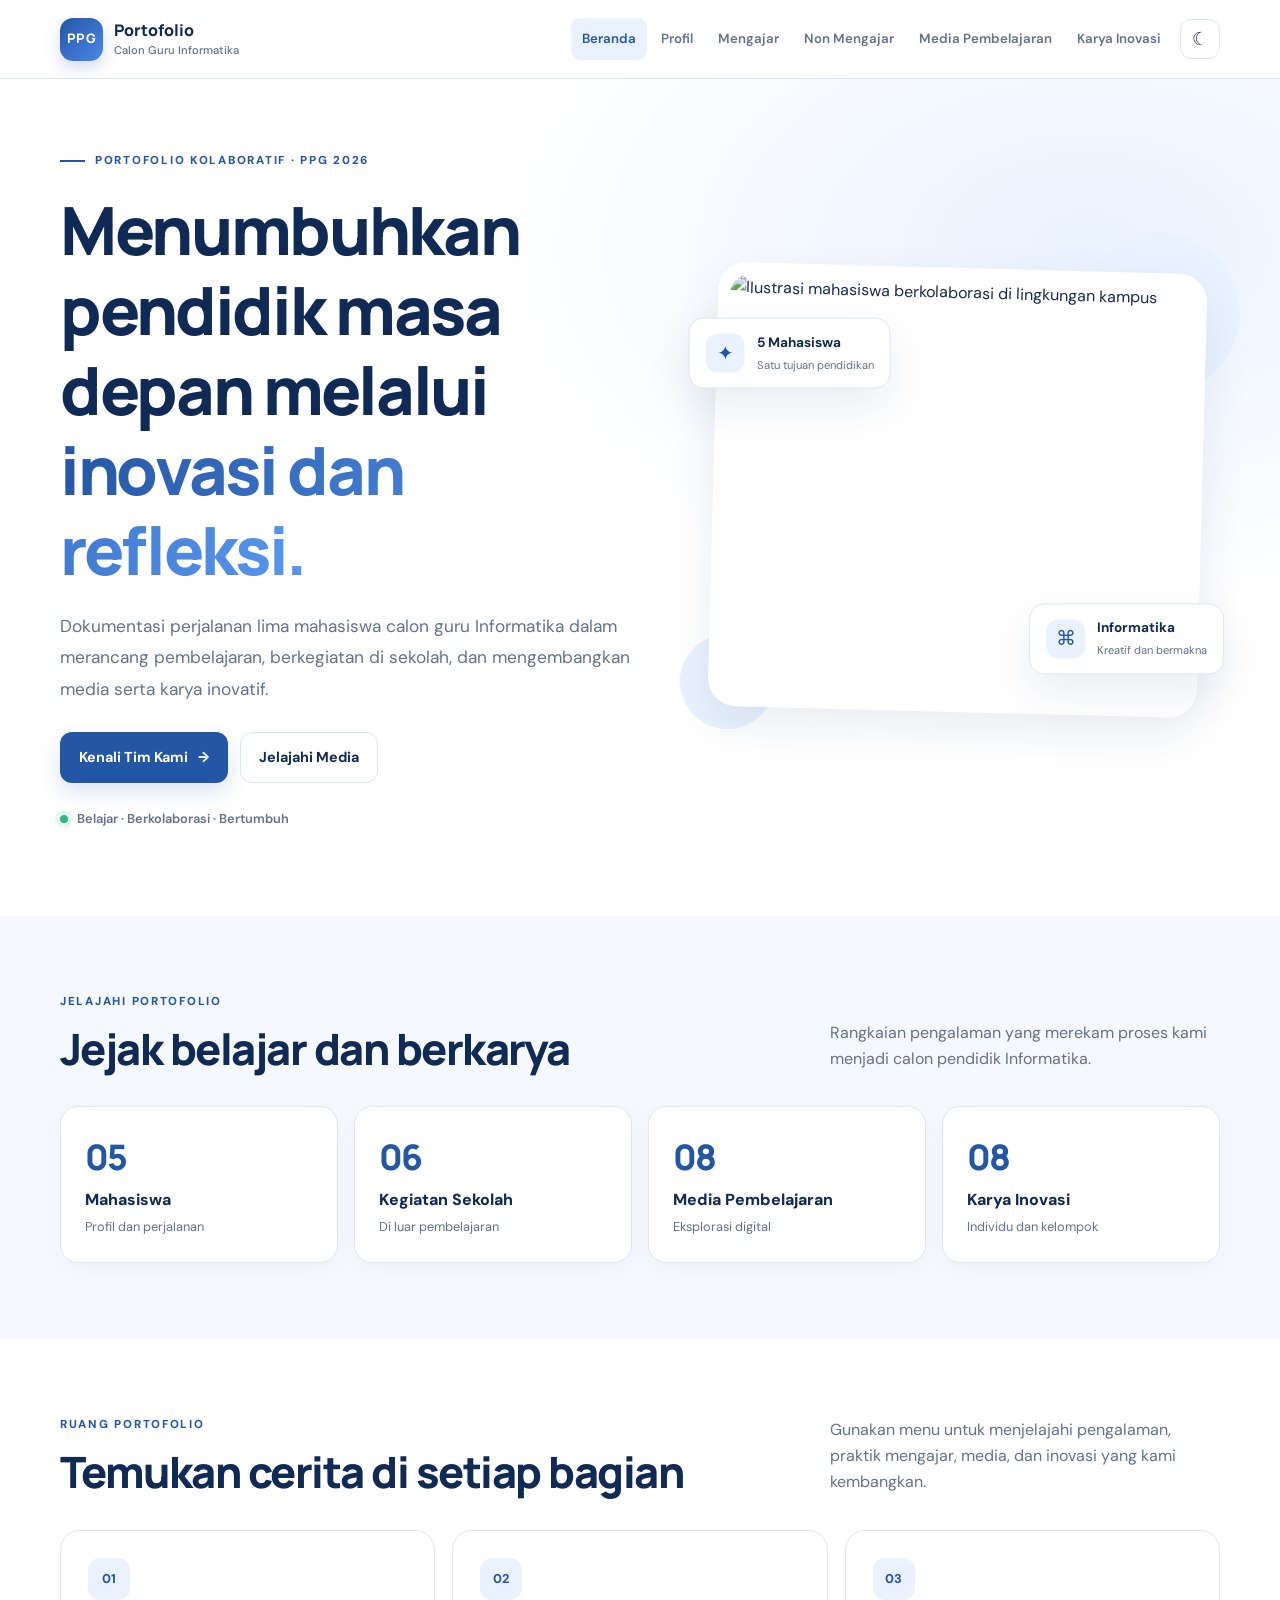
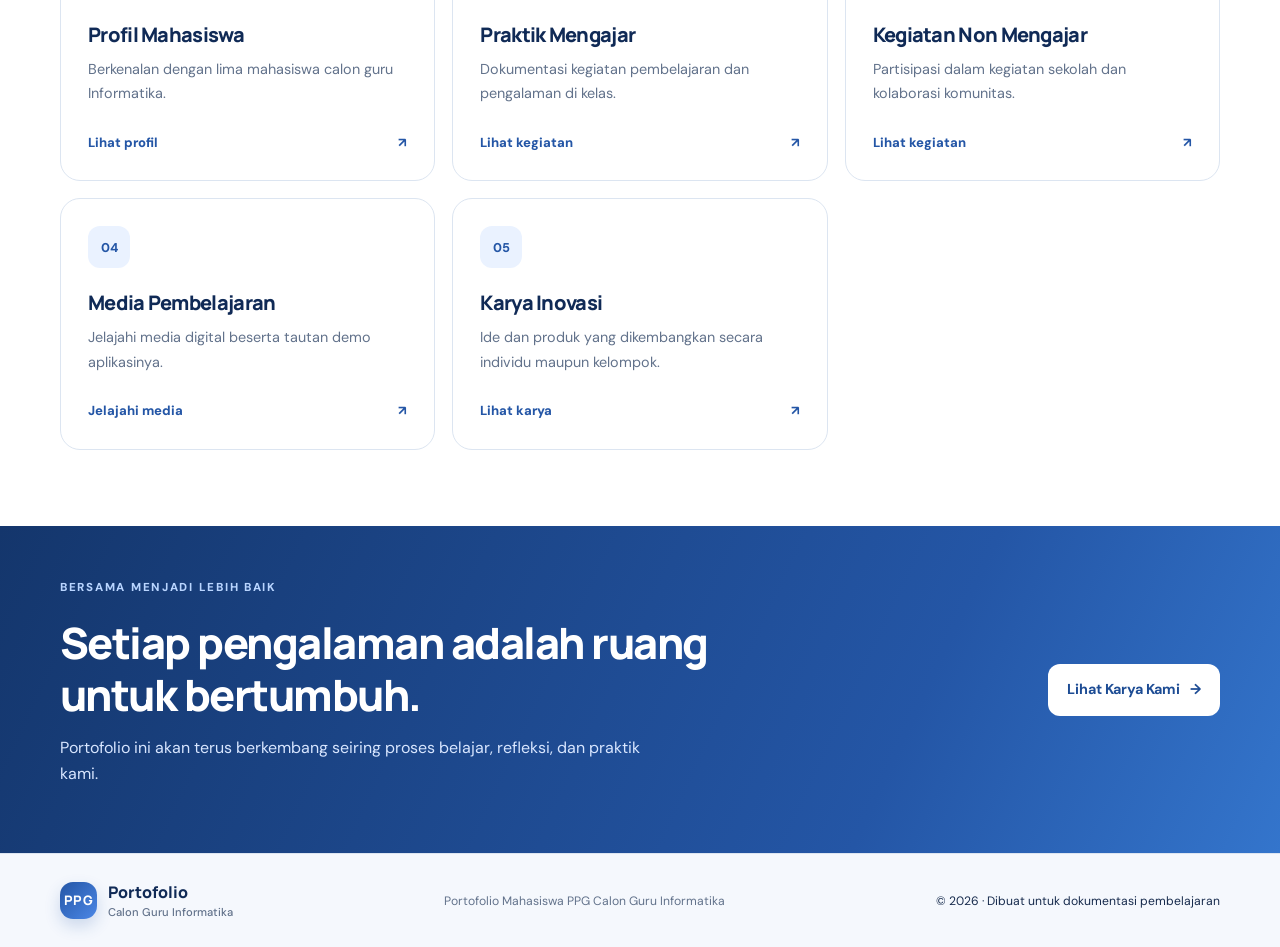
==== index.html @ 31ccf8bd "aplikasi" ====
<!DOCTYPE html>
<html lang="id">
<head>
  <meta charset="UTF-8">
  <meta name="viewport" content="width=device-width, initial-scale=1.0">
  <meta name="description" content="Portofolio kolaboratif Mahasiswa PPG Calon Guru Informatika.">
  <title>Beranda | Portofolio Mahasiswa PPG Calon Guru Informatika</title>
  <link rel="stylesheet" href="assets/css/style.css">
  <script src="assets/js/script.js" defer></script>
</head>
<body>
  <a class="skip-link" href="#konten">Lewati ke konten</a>
  <header class="site-header">
    <nav class="navbar container" aria-label="Navigasi utama">
      <a class="brand" href="index.html"><span class="brand-mark">PPG</span><span>Portofolio<span class="brand-subtitle">Calon Guru Informatika</span></span></a>
      <button class="nav-toggle" aria-label="Buka menu navigasi" aria-expanded="false"><span></span><span></span><span></span></button>
      <div class="nav-links">
        <a class="active" href="index.html">Beranda</a>
        <a href="pages/profil.html">Profil</a>
        <a href="pages/mengajar.html">Mengajar</a>
        <a href="pages/non-mengajar.html">Non Mengajar</a>
        <a href="pages/media-pembelajaran.html">Media Pembelajaran</a>
        <a href="pages/karya-inovasi.html">Karya Inovasi</a>
        <button class="theme-toggle" type="button" aria-label="Aktifkan mode gelap" title="Ganti tema"><span class="theme-icon">☾</span></button>
      </div>
    </nav>
  </header>

  <main id="konten">
    <section class="hero hero-home">
      <div class="container hero-grid">
        <div class="hero-copy reveal">
          <p class="eyebrow"><span class="eyebrow-line"></span> PORTOFOLIO KOLABORATIF · PPG 2026</p>
          <h1>Menumbuhkan pendidik masa depan melalui <span class="text-gradient">inovasi dan refleksi.</span></h1>
          <p class="hero-description">Dokumentasi perjalanan lima mahasiswa calon guru Informatika dalam merancang pembelajaran, berkegiatan di sekolah, dan mengembangkan media serta karya inovatif.</p>
          <div class="hero-actions">
            <a class="btn btn-primary" href="pages/profil.html">Kenali Tim Kami <span aria-hidden="true">→</span></a>
            <a class="btn btn-secondary" href="pages/media-pembelajaran.html">Jelajahi Media</a>
          </div>
          <div class="hero-note"><span class="status-dot"></span> Belajar · Berkolaborasi · Bertumbuh</div>
        </div>
        <div class="hero-visual reveal">
          <div class="hero-image-frame">
            <img src="https://images.unsplash.com/photo-1523240795612-9a054b0db644?auto=format&fit=crop&w=1100&q=85" alt="Ilustrasi mahasiswa berkolaborasi di lingkungan kampus" class="hero-image">
            <div class="floating-card floating-card-top"><span class="floating-icon">✦</span><span><strong>5 Mahasiswa</strong><small>Satu tujuan pendidikan</small></span></div>
            <div class="floating-card floating-card-bottom"><span class="floating-icon">⌘</span><span><strong>Informatika</strong><small>Kreatif dan bermakna</small></span></div>
          </div>
          <div class="hero-orb orb-one"></div><div class="hero-orb orb-two"></div>
        </div>
      </div>
    </section>

    <section class="section section-soft">
      <div class="container">
        <div class="section-heading reveal"><div><p class="eyebrow">JELAJAHI PORTOFOLIO</p><h2>Jejak belajar dan berkarya</h2></div><p>Rangkaian pengalaman yang merekam proses kami menjadi calon pendidik Informatika.</p></div>
        <div class="stats-grid">
          <article class="stat-card reveal"><span class="stat-number">05</span><span class="stat-label">Mahasiswa</span><span class="stat-detail">Profil dan perjalanan</span></article>
          <article class="stat-card reveal"><span class="stat-number">06</span><span class="stat-label">Kegiatan Sekolah</span><span class="stat-detail">Di luar pembelajaran</span></article>
          <article class="stat-card reveal"><span class="stat-number">08</span><span class="stat-label">Media Pembelajaran</span><span class="stat-detail">Eksplorasi digital</span></article>
          <article class="stat-card reveal"><span class="stat-number">08</span><span class="stat-label">Karya Inovasi</span><span class="stat-detail">Individu dan kelompok</span></article>
        </div>
      </div>
    </section>

    <section class="section">
      <div class="container">
        <div class="section-heading reveal"><div><p class="eyebrow">RUANG PORTOFOLIO</p><h2>Temukan cerita di setiap bagian</h2></div><p>Gunakan menu untuk menjelajahi pengalaman, praktik mengajar, media, dan inovasi yang kami kembangkan.</p></div>
        <div class="feature-grid">
          <a class="feature-card reveal" href="pages/profil.html"><span class="feature-icon">01</span><h3>Profil Mahasiswa</h3><p>Berkenalan dengan lima mahasiswa calon guru Informatika.</p><span class="feature-link">Lihat profil <span>↗</span></span></a>
          <a class="feature-card reveal" href="pages/mengajar.html"><span class="feature-icon">02</span><h3>Praktik Mengajar</h3><p>Dokumentasi kegiatan pembelajaran dan pengalaman di kelas.</p><span class="feature-link">Lihat kegiatan <span>↗</span></span></a>
          <a class="feature-card reveal" href="pages/non-mengajar.html"><span class="feature-icon">03</span><h3>Kegiatan Non Mengajar</h3><p>Partisipasi dalam kegiatan sekolah dan kolaborasi komunitas.</p><span class="feature-link">Lihat kegiatan <span>↗</span></span></a>
          <a class="feature-card reveal" href="pages/media-pembelajaran.html"><span class="feature-icon">04</span><h3>Media Pembelajaran</h3><p>Jelajahi media digital beserta tautan demo aplikasinya.</p><span class="feature-link">Jelajahi media <span>↗</span></span></a>
          <a class="feature-card reveal" href="pages/karya-inovasi.html"><span class="feature-icon">05</span><h3>Karya Inovasi</h3><p>Ide dan produk yang dikembangkan secara individu maupun kelompok.</p><span class="feature-link">Lihat karya <span>↗</span></span></a>
        </div>
      </div>
    </section>

    <section class="closing-cta">
      <div class="container cta-inner reveal"><div><p class="eyebrow eyebrow-light">BERSAMA MENJADI LEBIH BAIK</p><h2>Setiap pengalaman adalah ruang untuk bertumbuh.</h2><p>Portofolio ini akan terus berkembang seiring proses belajar, refleksi, dan praktik kami.</p></div><a class="btn btn-light" href="pages/karya-inovasi.html">Lihat Karya Kami <span>→</span></a></div>
    </section>
  </main>
  <footer class="site-footer"><div class="container footer-inner"><a class="brand footer-brand" href="index.html"><span class="brand-mark">PPG</span><span>Portofolio<span class="brand-subtitle">Calon Guru Informatika</span></span></a><p>Portofolio Mahasiswa PPG Calon Guru Informatika</p><span class="copyright">© <span data-year></span> · Dibuat untuk dokumentasi pembelajaran</span></div></footer>
</body>
</html>
---- assets/css/style.css ----
@import url('https://fonts.googleapis.com/css2?family=DM+Sans:wght@400;500;600;700&family=Manrope:wght@400;500;600;700;800&display=swap');

:root{--navy:#102a56;--blue:#2456a6;--blue-2:#3674d9;--sky:#eaf2ff;--pale:#f5f8fd;--white:#fff;--ink:#172b4d;--muted:#62728b;--line:#dce5f1;--surface:#fff;--surface-soft:#f5f8fd;--shadow:0 18px 45px rgba(22,55,102,.09);--radius:22px;--header:rgba(255,255,255,.9)}
:root[data-theme="dark"]{--navy:#dce9ff;--blue:#82b0ff;--blue-2:#9bc1ff;--sky:#1c3150;--pale:#101b2d;--white:#111c2d;--ink:#e9f0fb;--muted:#aab8ce;--line:#2b3d56;--surface:#17253a;--surface-soft:#111f32;--shadow:0 18px 45px rgba(0,0,0,.2);--header:rgba(17,28,45,.92)}
*{box-sizing:border-box}html{scroll-behavior:smooth;scroll-padding-top:90px}body{margin:0;background:var(--surface);color:var(--ink);font-family:"DM Sans",sans-serif;line-height:1.65;transition:background .25s,color .25s}h1,h2,h3,h4{font-family:Manrope,sans-serif;line-height:1.2;letter-spacing:-.035em;color:var(--navy);margin:0 0 14px}h1{font-size:clamp(2.5rem,5.2vw,4.6rem);font-weight:800}h2{font-size:clamp(1.8rem,3.4vw,2.7rem);font-weight:800}h3{font-size:1.25rem;font-weight:800}p{margin:0 0 14px;color:var(--muted)}a{color:inherit;text-decoration:none}button,input,select{font:inherit}button{cursor:pointer}img{display:block;max-width:100%}.container{width:min(1160px,calc(100% - 44px));margin-inline:auto}.skip-link{position:absolute;top:-100px;left:15px;background:var(--blue);color:#fff;padding:10px 14px;z-index:1000;border-radius:8px}.skip-link:focus{top:12px}
.site-header{position:sticky;top:0;z-index:100;background:var(--header);backdrop-filter:blur(18px);border-bottom:1px solid var(--line)}.navbar{display:flex;align-items:center;justify-content:space-between;min-height:78px;gap:24px}.brand{display:inline-flex;align-items:center;gap:11px;font-family:Manrope,sans-serif;font-weight:800;font-size:1rem;color:var(--navy);line-height:1.2;white-space:nowrap}.brand-mark{width:43px;height:43px;border-radius:13px;background:linear-gradient(135deg,var(--blue),#4c87e6);display:grid;place-items:center;color:#fff;font-size:.82rem;letter-spacing:.04em;box-shadow:0 7px 16px #2456a633}.brand-subtitle{display:block;font-family:"DM Sans",sans-serif;font-size:.7rem;color:var(--muted);font-weight:500;margin-top:4px}.nav-links{display:flex;align-items:center;gap:3px}.nav-links>a{font-size:.83rem;font-weight:600;color:var(--muted);padding:10px 11px;border-radius:9px;transition:.2s}.nav-links>a:hover,.nav-links>a.active{color:var(--blue);background:var(--sky)}.theme-toggle,.nav-toggle{border:1px solid var(--line);background:var(--surface);color:var(--ink);border-radius:11px;width:40px;height:40px;display:grid;place-items:center;margin-left:5px}.theme-toggle{font-size:1.15rem}.nav-toggle{display:none}.nav-toggle span{height:2px;width:18px;background:currentColor;display:block;margin:2px}
.hero{overflow:hidden;position:relative}.hero-home{padding:72px 0 86px;background:radial-gradient(ellipse at 85% 20%,var(--sky),transparent 40%),var(--surface)}.hero-grid{display:grid;grid-template-columns:1.05fr .95fr;gap:55px;align-items:center}.eyebrow{display:flex;align-items:center;gap:10px;font-size:.72rem;font-weight:800;letter-spacing:.15em;color:var(--blue);margin-bottom:20px}.eyebrow-line{width:25px;height:2px;background:var(--blue);display:inline-block}.hero h1{max-width:700px;margin-bottom:22px}.text-gradient{background:linear-gradient(100deg,var(--blue),#5796ef);-webkit-background-clip:text;background-clip:text;color:transparent}.hero-description{font-size:1.08rem;line-height:1.8;max-width:590px;margin-bottom:27px}.hero-actions{display:flex;gap:12px;flex-wrap:wrap}.btn{display:inline-flex;align-items:center;justify-content:center;gap:10px;border:1px solid transparent;border-radius:12px;padding:13px 18px;font-weight:700;font-size:.9rem;transition:transform .2s,box-shadow .2s,background .2s}.btn:hover{transform:translateY(-2px)}.btn-primary{background:var(--blue);color:#fff;box-shadow:0 9px 22px #2456a62b}.btn-primary:hover{background:var(--blue-2)}.btn-secondary{border-color:var(--line);background:var(--surface);color:var(--navy)}.btn-light{background:#fff;color:#1d4c94}.btn-small{font-size:.78rem;padding:9px 12px;border-radius:9px}.hero-note{display:flex;align-items:center;gap:9px;margin-top:25px;font-size:.8rem;color:var(--muted);font-weight:600}.status-dot{width:8px;height:8px;border-radius:50%;background:#32b780;box-shadow:0 0 0 5px #32b7801d}.hero-visual{position:relative;padding:25px 18px}.hero-image-frame{position:relative;z-index:2;padding:12px;background:var(--surface);border-radius:28px;box-shadow:var(--shadow);transform:rotate(1.5deg)}.hero-image{width:100%;height:420px;object-fit:cover;border-radius:19px}.floating-card{position:absolute;z-index:3;display:flex;gap:12px;align-items:center;padding:13px 16px;background:var(--surface);border:1px solid var(--line);border-radius:15px;box-shadow:var(--shadow);transform:rotate(-1.5deg)}.floating-card-top{top:54px;left:-28px}.floating-card-bottom{bottom:42px;right:-26px}.floating-icon{display:grid;place-items:center;width:39px;height:39px;border-radius:12px;background:var(--sky);color:var(--blue);font-size:1.25rem}.floating-card strong,.floating-card small{display:block}.floating-card strong{font-size:.85rem;color:var(--navy)}.floating-card small{font-size:.7rem;color:var(--muted);margin-top:2px}.hero-orb{position:absolute;border-radius:50%;background:var(--sky)}.orb-one{width:160px;height:160px;right:-20px;top:-10px}.orb-two{width:95px;height:95px;left:-15px;bottom:8px;background:#d6e6ff88}
.section{padding:76px 0}.section-soft{background:var(--surface-soft)}.section-heading{display:flex;justify-content:space-between;align-items:end;gap:40px;margin-bottom:32px}.section-heading .eyebrow{margin-bottom:12px}.section-heading h2{margin-bottom:0}.section-heading>p{max-width:390px;margin-bottom:2px}.section-heading-spaced{margin-top:60px}.stats-grid{display:grid;grid-template-columns:repeat(4,1fr);gap:16px}.stat-card{padding:25px 24px;border:1px solid var(--line);border-radius:18px;background:var(--surface);display:flex;flex-direction:column;box-shadow:0 6px 22px #193e6b08}.stat-number{font:800 2.2rem Manrope,sans-serif;color:var(--blue);letter-spacing:-.05em}.stat-label{font-weight:800;color:var(--navy);margin-top:6px}.stat-detail{font-size:.8rem;color:var(--muted);margin-top:2px}.feature-grid{display:grid;grid-template-columns:repeat(3,1fr);gap:17px}.feature-card{border:1px solid var(--line);border-radius:20px;padding:27px;background:var(--surface);transition:transform .22s,box-shadow .22s,border-color .22s;min-height:235px;display:flex;flex-direction:column;align-items:flex-start}.feature-card:hover{transform:translateY(-5px);box-shadow:var(--shadow);border-color:#8fb5ef}.feature-icon{width:42px;height:42px;border-radius:12px;display:grid;place-items:center;background:var(--sky);color:var(--blue);font-weight:800;font-size:.8rem;margin-bottom:23px}.feature-card h3{margin-bottom:10px}.feature-card p{font-size:.9rem;line-height:1.7}.feature-link{margin-top:auto;color:var(--blue);font-weight:800;font-size:.82rem;display:flex;gap:14px;width:100%;justify-content:space-between;padding-top:12px}.closing-cta{background:linear-gradient(115deg,#14366c,#2456a6 70%,#3475cc);padding:52px 0}.cta-inner{display:flex;align-items:center;justify-content:space-between;gap:36px}.cta-inner h2{color:#fff;max-width:690px}.cta-inner p:not(.eyebrow){color:#d8e6ff;max-width:620px}.eyebrow-light{color:#b9d5ff}.eyebrow-light .eyebrow-line{background:#b9d5ff}
.page-hero{background:radial-gradient(ellipse at 90% 0%,var(--sky),transparent 42%),var(--surface-soft);padding:58px 0 48px;border-bottom:1px solid var(--line)}.page-hero-inner{max-width:1160px}.page-hero h1{font-size:clamp(2.5rem,5vw,3.8rem);margin-bottom:14px}.page-hero-inner>p:not(.eyebrow){max-width:720px;font-size:1.02rem}.breadcrumb{display:flex;gap:10px;align-items:center;font-size:.8rem;color:var(--muted);margin-top:22px}.breadcrumb a{color:var(--blue);font-weight:700}.people-grid{display:grid;grid-template-columns:repeat(3,1fr);gap:20px}.person-card,.activity-card,.media-card,.innovation-card{background:var(--surface);border:1px solid var(--line);border-radius:20px;overflow:hidden;min-width:0;transition:transform .22s,box-shadow .22s}.person-card:hover,.activity-card:hover,.media-card:hover,.innovation-card:hover{transform:translateY(-4px);box-shadow:var(--shadow)}.image-button{border:0;padding:0;display:block;width:100%;background:var(--surface-soft);overflow:hidden;text-align:left}.image-button img{width:100%;object-fit:cover;transition:transform .45s}.image-button:hover img{transform:scale(1.035)}.person-card .image-button img{height:285px}.person-body{padding:23px}.card-kicker{font-size:.68rem;letter-spacing:.12em;font-weight:800;color:var(--blue)}.person-body h3{margin-top:8px;margin-bottom:8px}.person-role{font-size:.8rem;font-weight:700;color:var(--blue);margin-bottom:12px}.person-body>p:not(.person-role){font-size:.87rem}.text-link{color:var(--blue);font-weight:800;font-size:.82rem;border:0;background:none;padding:0;display:inline-flex;align-items:center;gap:8px}.profile-cover{position:relative;border-radius:24px;overflow:hidden;border:1px solid var(--line);background:var(--surface-soft)}.profile-cover .image-button img{height:380px;object-fit:cover}.profile-cover-label{padding:23px 28px;background:var(--surface)}.profile-cover-label h2{margin:8px 0}.profile-cover-label p{margin-bottom:0}
.activity-grid{display:grid;grid-template-columns:repeat(2,1fr);gap:22px}.activity-image img{height:280px}.activity-body{padding:23px}.card-topline{display:flex;justify-content:space-between;align-items:center;gap:10px;margin-bottom:12px}.pill{font-size:.7rem;font-weight:700;color:var(--blue);background:var(--sky);border-radius:999px;padding:5px 10px;white-space:nowrap}.activity-body h3{margin-bottom:12px}.activity-body>p{font-size:.9rem}.activity-meta{font-size:.83rem!important}.activity-meta span{color:var(--blue);margin-right:5px}.card-footer{border-top:1px solid var(--line);margin-top:18px;padding-top:15px;display:flex;justify-content:space-between;gap:12px;align-items:center}.muted-small{font-size:.75rem;color:var(--muted)}.notice-box{display:flex;gap:13px;align-items:flex-start;background:var(--sky);border:1px solid #c7dcfb;border-radius:14px;padding:15px 17px;margin-bottom:35px}.notice-icon{width:24px;height:24px;flex:0 0 24px;border-radius:50%;background:var(--blue);color:#fff;display:grid;place-items:center;font-weight:800;font-size:.8rem}.notice-box p{margin:0;color:var(--ink);font-size:.85rem}.filter-bar{display:flex;justify-content:space-between;align-items:end;gap:25px;margin-bottom:27px}.filter-bar h2{margin-bottom:8px}.filter-bar .eyebrow{margin-bottom:10px}.filter-control,.search-control{display:flex;align-items:center;gap:10px;color:var(--muted);font-size:.8rem;font-weight:700;flex-shrink:0}.filter-control select,.search-control input{background:var(--surface);color:var(--ink);border:1px solid var(--line);border-radius:10px;padding:11px 13px;outline:none}.filter-control select:focus,.search-control input:focus{border-color:var(--blue);box-shadow:0 0 0 3px #3674d91c}.search-control{border:1px solid var(--line);border-radius:12px;padding-left:13px;background:var(--surface)}.search-control span{font-size:1.5rem;color:var(--blue)}.search-control input{border:0;padding-left:0;min-width:220px;box-shadow:none!important}.section-intro{max-width:640px;margin-top:5px}.empty-state{padding:40px;text-align:center;border:1px dashed var(--line);border-radius:16px}
.media-grid{display:grid;grid-template-columns:repeat(2,1fr);gap:22px}.media-card{overflow:hidden}.media-preview{min-height:220px;position:relative;overflow:hidden;background:linear-gradient(130deg,#eaf2ff,#d5e6ff);color:#173b76;padding:14px 20px 22px}.media-preview:after{content:"";position:absolute;width:220px;height:220px;border:1px solid #2456a625;border-radius:50%;right:-75px;bottom:-120px;box-shadow:0 0 0 24px #2456a610,0 0 0 48px #2456a608}.media-preview-top{display:flex;gap:5px;align-items:center}.preview-dot{width:7px;height:7px;border-radius:50%;background:#8caede}.preview-label{margin-left:9px;font-size:.58rem;letter-spacing:.14em;font-weight:800;color:#5779a8}.media-preview-content{position:relative;z-index:1;padding:20px 8px 0}.media-symbol{font-size:1.7rem;font-weight:800;display:block;margin-bottom:8px}.media-type{font-size:.62rem;letter-spacing:.12em;font-weight:800;color:#4e72a4}.media-preview-content h3{margin:7px 0;color:#163b77;max-width:360px}.media-preview-content p{font-size:.82rem;color:#526f99;max-width:360px}.preview-number{position:absolute;right:22px;top:52px;font:800 4.8rem Manrope,sans-serif;color:#2456a612}.media-card-body{padding:23px}.media-card-body h3{margin:7px 0}.media-material{color:var(--blue);font-size:.82rem;font-weight:800;margin-bottom:10px}.media-card-body>p:not(.media-material){font-size:.87rem}.demo-actions{display:flex;gap:9px;flex-wrap:wrap;margin-top:18px}.demo-frame-wrap{margin-top:18px;border:1px solid var(--line);border-radius:13px;overflow:hidden;background:var(--surface-soft)}.demo-frame-head{display:flex;justify-content:space-between;align-items:center;padding:10px 13px;font-size:.8rem;font-weight:800;color:var(--navy)}.frame-close{background:none;border:0;color:var(--blue);font-weight:700}.demo-frame-wrap iframe{width:100%;height:420px;border:0;background:#fff}.frame-help{font-size:.75rem;padding:0 13px 13px;margin:0}.url-hint{font-size:.72rem!important;margin-top:14px!important;overflow-wrap:anywhere}.url-hint code{color:var(--blue);font-size:.7rem}.url-hint span{color:var(--muted)}
.innovation-grid{display:grid;grid-template-columns:repeat(2,1fr);gap:22px}.innovation-art{height:180px;position:relative;overflow:hidden;background:linear-gradient(125deg,#102f65,#2e69b7);color:#fff;padding:20px}.innovation-index{font:800 3rem Manrope,sans-serif;color:#ffffff55;position:absolute;right:20px;top:8px}.innovation-shape{position:absolute;border:1px solid #ffffff4a;transform:rotate(28deg);border-radius:25px}.shape-a{width:190px;height:120px;right:42px;bottom:-44px}.shape-b{width:110px;height:110px;right:100px;bottom:-40px;border-radius:50%;background:#ffffff0a}.innovation-kind{position:relative;z-index:1;font-size:.7rem;font-weight:800;letter-spacing:.12em;background:#ffffff20;border:1px solid #ffffff33;border-radius:999px;padding:6px 10px}.innovation-art-title{position:absolute;left:22px;bottom:20px;font:800 1.5rem Manrope,sans-serif;letter-spacing:.02em}.innovation-body{padding:23px}.innovation-body h3{margin:8px 0}.innovation-author{font-size:.8rem}.innovation-actions{display:flex;align-items:center;gap:17px;margin-top:17px;flex-wrap:wrap}
.site-footer{background:var(--surface-soft);border-top:1px solid var(--line);padding:28px 0}.footer-inner{display:flex;align-items:center;justify-content:space-between;gap:20px;flex-wrap:wrap}.footer-inner>p,.copyright{font-size:.76rem;margin:0}.footer-brand .brand-mark{width:37px;height:37px}.lightbox{display:none;position:fixed;inset:0;z-index:1000;background:#061328ed;padding:60px 25px 35px;align-items:center;justify-content:center;flex-direction:column}.lightbox.is-open{display:flex}.lightbox img{max-height:80vh;max-width:min(100%,1100px);object-fit:contain;border-radius:10px}.lightbox-caption{color:#fff;margin-top:12px;text-align:center}.lightbox-close{position:absolute;right:25px;top:15px;border:0;background:transparent;color:#fff;font-size:2.5rem}.reveal{opacity:0;transform:translateY(16px);transition:opacity .55s ease,transform .55s ease}.reveal.is-visible{opacity:1;transform:translateY(0)}
@media(max-width:1050px){.nav-links>a{padding:9px 7px;font-size:.77rem}.hero-grid{gap:30px}.hero-image{height:370px}.feature-grid{grid-template-columns:repeat(2,1fr)}.people-grid{grid-template-columns:repeat(2,1fr)}}
@media(max-width:820px){.navbar{min-height:70px}.nav-toggle{display:flex;flex-direction:column;justify-content:center;align-items:center;gap:3px}.nav-links{display:none;position:absolute;top:70px;left:0;right:0;background:var(--surface);border-bottom:1px solid var(--line);padding:12px 22px 20px;box-shadow:var(--shadow);align-items:stretch;flex-direction:column}.nav-links.is-open{display:flex}.nav-links>a{font-size:.9rem;padding:11px 12px}.theme-toggle{margin:8px 0 0}.hero-home{padding:55px 0 65px}.hero-grid{grid-template-columns:1fr;gap:25px}.hero-copy{max-width:700px}.hero-visual{max-width:620px;width:100%;margin:auto}.hero-image{height:360px}.floating-card-top{left:-5px}.floating-card-bottom{right:-5px}.stats-grid{grid-template-columns:repeat(2,1fr)}.section{padding:58px 0}.section-heading,.filter-bar{align-items:flex-start;flex-direction:column;gap:15px}.filter-control{align-items:flex-start;flex-direction:column}.search-control{width:100%}.search-control input{width:100%;min-width:0}.page-hero{padding:45px 0 38px}.activity-grid,.media-grid,.innovation-grid{grid-template-columns:1fr}.profile-cover .image-button img{height:280px}.cta-inner{align-items:flex-start;flex-direction:column}.demo-frame-wrap iframe{height:360px}}
@media(max-width:540px){.container{width:min(100% - 30px,1160px)}.brand{font-size:.88rem}.brand-mark{width:39px;height:39px}.hero h1{font-size:2.5rem}.hero-description{font-size:.96rem}.hero-image{height:290px}.floating-card{padding:10px 12px}.floating-card-top{top:35px}.floating-card-bottom{bottom:25px}.floating-icon{width:32px;height:32px}.floating-card strong{font-size:.75rem}.floating-card small{font-size:.62rem}.stats-grid{gap:10px}.stat-card{padding:18px 16px}.stat-number{font-size:1.8rem}.feature-grid,.people-grid{grid-template-columns:1fr}.feature-card{min-height:205px;padding:22px}.person-card .image-button img{height:320px}.activity-image img{height:230px}.activity-body,.person-body,.media-card-body,.innovation-body{padding:19px}.profile-cover .image-button img{height:210px}.profile-cover-label{padding:20px}.page-hero h1{font-size:2.45rem}.footer-inner{align-items:flex-start;flex-direction:column}.demo-actions .btn{flex:1}.demo-frame-wrap iframe{height:300px}.closing-cta{padding:42px 0}}
@media(prefers-reduced-motion:reduce){*,*::before,*::after{scroll-behavior:auto!important;animation-duration:.01ms!important;transition-duration:.01ms!important}.reveal{opacity:1;transform:none}}


/* Halaman Mengajar: beberapa kelas dan galeri foto per mahasiswa */
.teaching-student-grid{grid-template-columns:1fr;gap:28px;align-items:start}
.student-card{overflow:hidden}
.student-card-header{display:flex;align-items:center;gap:17px;padding:25px 27px;background:var(--surface-soft);border-bottom:1px solid var(--line)}
.student-avatar{width:58px;height:58px;display:grid;place-items:center;flex:0 0 58px;border-radius:17px;background:var(--blue);color:#fff;font-size:1.05rem;font-weight:850;letter-spacing:.04em}
.student-card-header h3{margin:5px 0 3px;font-size:1.35rem}
.student-card-header p{font-size:.86rem;color:var(--muted);margin:0}
.student-classes{padding:0 27px 27px}
.class-documentation{padding:25px 0 27px;border-bottom:1px solid var(--line)}
.class-documentation:last-child{border-bottom:0;padding-bottom:0}
.class-heading{display:flex;align-items:center;gap:13px;margin-bottom:19px;flex-wrap:wrap}
.class-icon{width:42px;height:42px;display:grid;place-items:center;border-radius:13px;background:var(--sky);color:var(--blue);font-size:1.3rem}
.class-heading>div{flex:1;min-width:150px}
.class-label{font-size:.66rem;letter-spacing:.12em;font-weight:800;color:var(--muted);margin:0 0 3px}
.class-heading h4{font-size:1.13rem;margin:0}
.class-details{display:grid;grid-template-columns:minmax(180px,.75fr) minmax(0,1.5fr);gap:13px;margin-bottom:22px}
.class-details>p{display:flex;flex-direction:column;gap:7px;margin:0;padding:15px 16px;background:var(--surface-soft);border:1px solid var(--line);border-radius:13px;font-size:.87rem}
.class-details strong{font-size:.76rem;color:var(--blue);text-transform:uppercase;letter-spacing:.04em}
.class-details span{line-height:1.65}
.gallery-heading{display:flex;align-items:end;justify-content:space-between;gap:12px;margin:0 0 12px}
.gallery-heading .eyebrow{margin:0 0 5px;font-size:.65rem}
.gallery-heading h5{font-size:1rem;margin:0}
.photo-gallery{border:1px solid var(--line);border-radius:16px;overflow:hidden;background:var(--surface-soft)}
.photo-stage{position:relative;background:#e7effa;min-height:180px}
.photo-slide{display:none;width:100%;padding:0;border:0;background:transparent;cursor:zoom-in;overflow:hidden}
.photo-slide.is-active{display:block}
.photo-slide img{display:block;width:100%;height:clamp(230px,42vw,430px);object-fit:contain;transition:transform .3s}
.photo-slide:hover img{transform:scale(1.015)}
.photo-controls{display:flex;align-items:center;justify-content:space-between;gap:12px;padding:12px 16px 5px}
.photo-nav{border:1px solid var(--line);border-radius:9px;padding:8px 11px;background:var(--surface);color:var(--ink);font-size:.78rem;font-weight:750;cursor:pointer}
.photo-nav:hover{border-color:var(--blue);color:var(--blue)}
.photo-counter{font-size:.8rem;color:var(--muted);font-variant-numeric:tabular-nums}
.photo-counter strong{color:var(--ink)}
.photo-dots{display:flex;justify-content:center;align-items:center;gap:7px;padding:9px 12px 15px}
.photo-dot{width:8px;height:8px;border:0;border-radius:99px;background:var(--line);padding:0;cursor:pointer;transition:width .2s,background .2s}
.photo-dot.is-active{width:23px;background:var(--blue)}
@media(max-width:600px){.student-card-header{padding:20px 18px}.student-classes{padding:0 18px 20px}.class-documentation{padding:21px 0}.class-details{grid-template-columns:1fr}.gallery-heading{align-items:flex-start;flex-direction:column}.photo-slide img{height:250px}.photo-nav{padding:8px;font-size:.72rem}.photo-nav span{display:none}.photo-controls{padding:10px 10px 4px}}
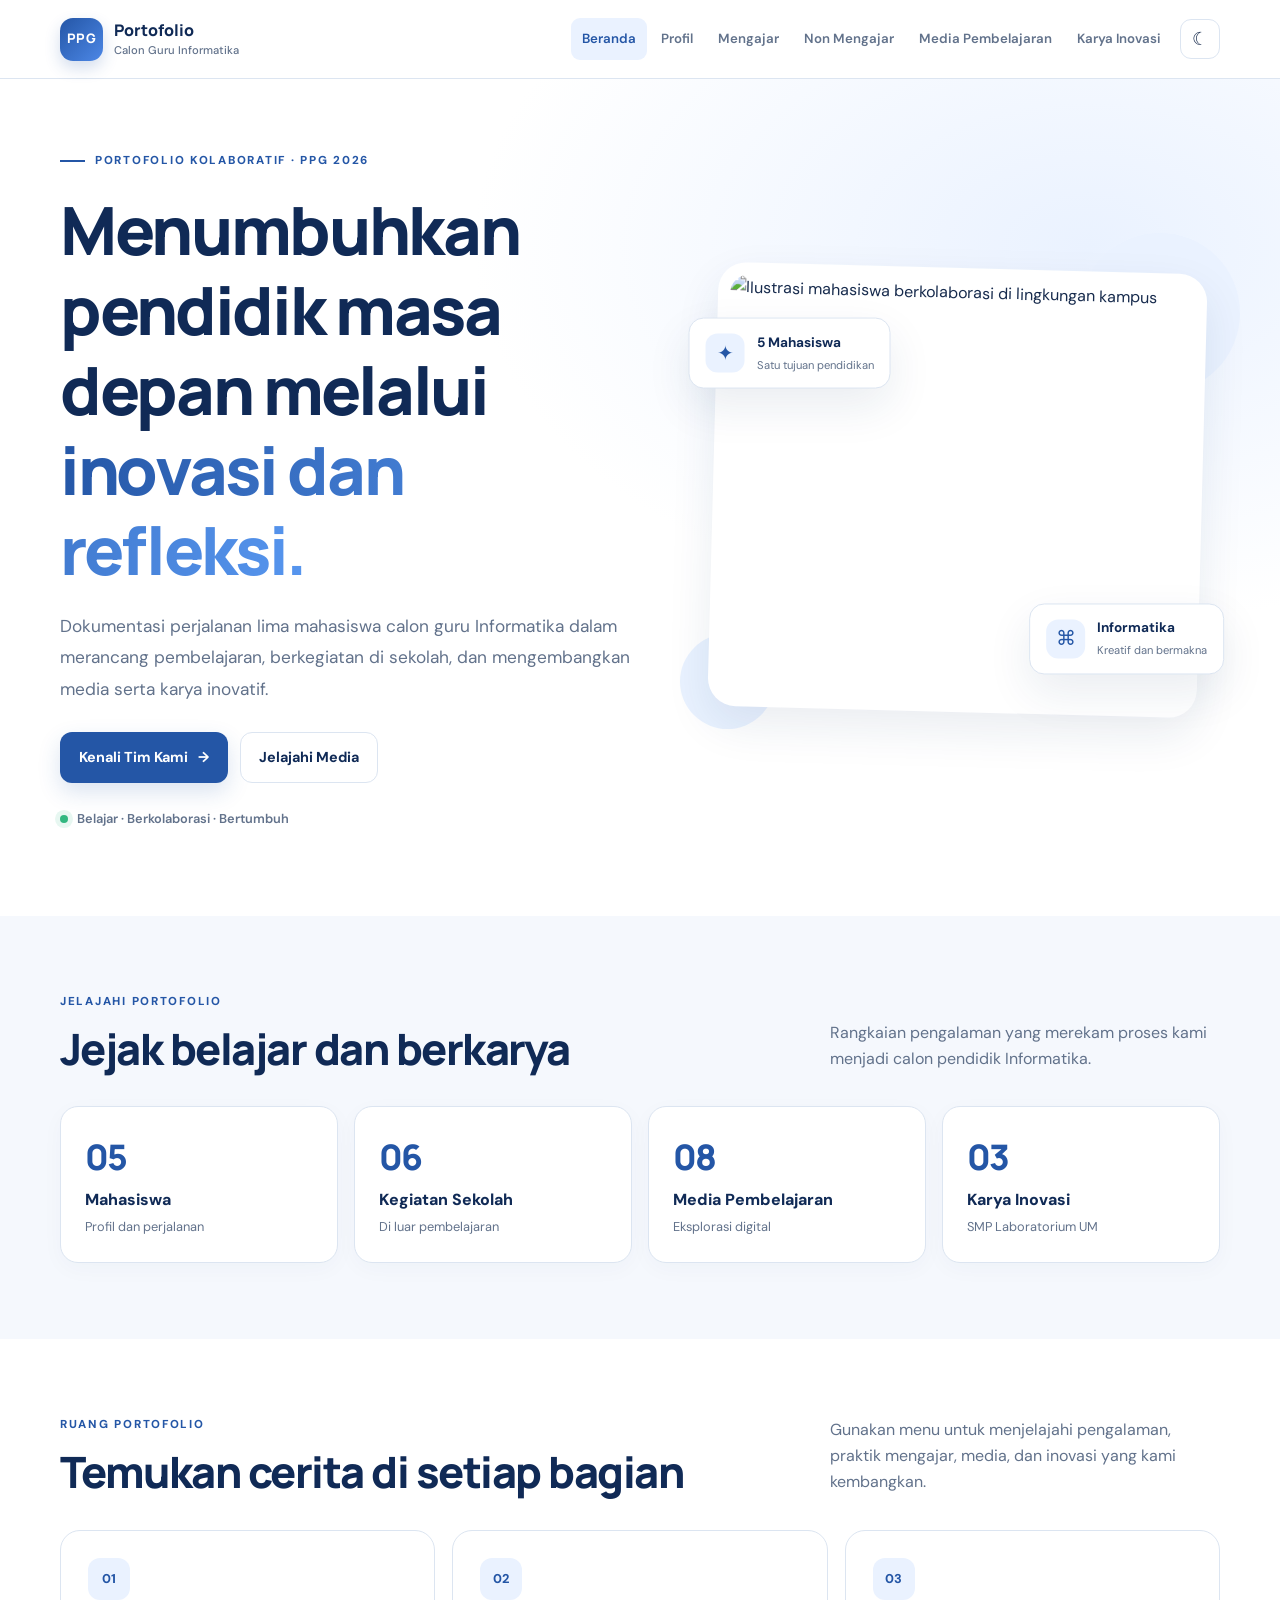
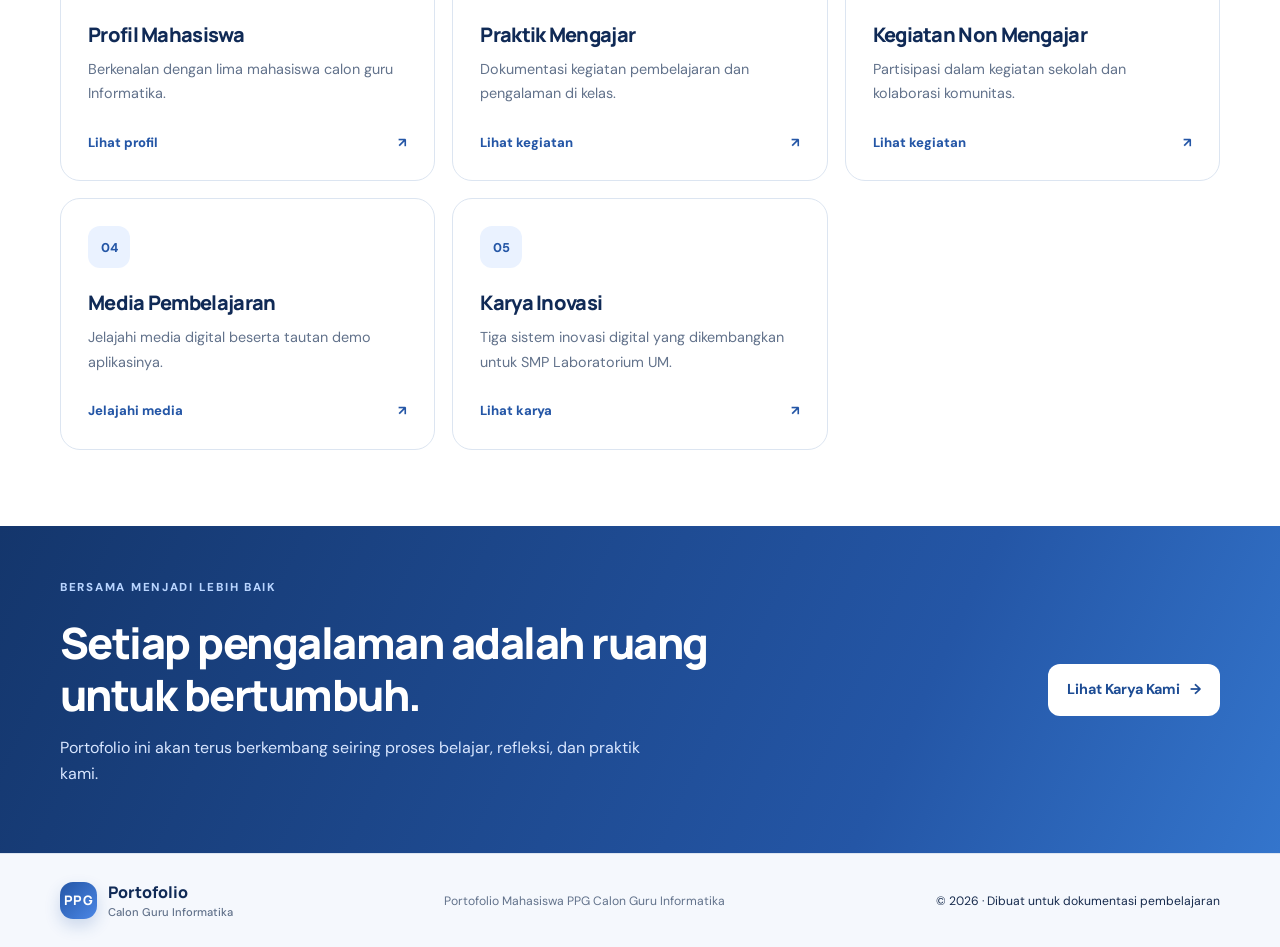
==== commit 2638bf8b: "Update statistics and descriptions in index.html" ====
--- a/index.html
+++ b/index.html
@@ -57,7 +57,7 @@
           <article class="stat-card reveal"><span class="stat-number">05</span><span class="stat-label">Mahasiswa</span><span class="stat-detail">Profil dan perjalanan</span></article>
           <article class="stat-card reveal"><span class="stat-number">06</span><span class="stat-label">Kegiatan Sekolah</span><span class="stat-detail">Di luar pembelajaran</span></article>
           <article class="stat-card reveal"><span class="stat-number">08</span><span class="stat-label">Media Pembelajaran</span><span class="stat-detail">Eksplorasi digital</span></article>
-          <article class="stat-card reveal"><span class="stat-number">08</span><span class="stat-label">Karya Inovasi</span><span class="stat-detail">Individu dan kelompok</span></article>
+          <article class="stat-card reveal"><span class="stat-number">03</span><span class="stat-label">Karya Inovasi</span><span class="stat-detail">SMP Laboratorium UM</span></article>
         </div>
       </div>
     </section>
@@ -70,7 +70,7 @@
           <a class="feature-card reveal" href="pages/mengajar.html"><span class="feature-icon">02</span><h3>Praktik Mengajar</h3><p>Dokumentasi kegiatan pembelajaran dan pengalaman di kelas.</p><span class="feature-link">Lihat kegiatan <span>↗</span></span></a>
           <a class="feature-card reveal" href="pages/non-mengajar.html"><span class="feature-icon">03</span><h3>Kegiatan Non Mengajar</h3><p>Partisipasi dalam kegiatan sekolah dan kolaborasi komunitas.</p><span class="feature-link">Lihat kegiatan <span>↗</span></span></a>
           <a class="feature-card reveal" href="pages/media-pembelajaran.html"><span class="feature-icon">04</span><h3>Media Pembelajaran</h3><p>Jelajahi media digital beserta tautan demo aplikasinya.</p><span class="feature-link">Jelajahi media <span>↗</span></span></a>
-          <a class="feature-card reveal" href="pages/karya-inovasi.html"><span class="feature-icon">05</span><h3>Karya Inovasi</h3><p>Ide dan produk yang dikembangkan secara individu maupun kelompok.</p><span class="feature-link">Lihat karya <span>↗</span></span></a>
+          <a class="feature-card reveal" href="pages/karya-inovasi.html"><span class="feature-icon">05</span><h3>Karya Inovasi</h3><p>Tiga sistem inovasi digital yang dikembangkan untuk SMP Laboratorium UM.</p><span class="feature-link">Lihat karya <span>↗</span></span></a>
         </div>
       </div>
     </section>
--- a/assets/css/style.css
+++ b/assets/css/style.css
@@ -54,3 +54,126 @@
 .photo-dot{width:8px;height:8px;border:0;border-radius:99px;background:var(--line);padding:0;cursor:pointer;transition:width .2s,background .2s}
 .photo-dot.is-active{width:23px;background:var(--blue)}
 @media(max-width:600px){.student-card-header{padding:20px 18px}.student-classes{padding:0 18px 20px}.class-documentation{padding:21px 0}.class-details{grid-template-columns:1fr}.gallery-heading{align-items:flex-start;flex-direction:column}.photo-slide img{height:250px}.photo-nav{padding:8px;font-size:.72rem}.photo-nav span{display:none}.photo-controls{padding:10px 10px 4px}}
+
+/* Halaman Karya Inovasi: Tampilan Sistem Unggulan SMP Laboratorium UM */
+.innovation-card.featured-card {
+  grid-column: 1 / -1;
+}
+.innovation-meta-grid {
+  display: grid;
+  grid-template-columns: repeat(auto-fit, minmax(210px, 1fr));
+  gap: 12px;
+  margin: 16px 0 18px;
+}
+.innovation-meta-item {
+  display: flex;
+  flex-direction: column;
+  gap: 4px;
+  padding: 12px 14px;
+  background: var(--surface-soft);
+  border: 1px solid var(--line);
+  border-radius: 12px;
+  font-size: 0.85rem;
+}
+.innovation-meta-item strong {
+  font-size: 0.72rem;
+  color: var(--blue);
+  text-transform: uppercase;
+  letter-spacing: 0.05em;
+  font-weight: 800;
+}
+.innovation-meta-item span {
+  color: var(--navy);
+  font-weight: 600;
+  line-height: 1.45;
+}
+.innovation-section-title {
+  font-size: 0.78rem;
+  font-weight: 800;
+  letter-spacing: 0.08em;
+  text-transform: uppercase;
+  color: var(--navy);
+  margin: 18px 0 10px;
+  display: flex;
+  align-items: center;
+  gap: 8px;
+}
+.innovation-section-title::before {
+  content: "";
+  display: inline-block;
+  width: 6px;
+  height: 6px;
+  border-radius: 50%;
+  background: var(--blue);
+}
+.innovation-feature-list {
+  list-style: none;
+  padding: 0;
+  margin: 0 0 18px;
+  display: grid;
+  grid-template-columns: repeat(auto-fit, minmax(240px, 1fr));
+  gap: 10px;
+}
+.innovation-feature-list li {
+  position: relative;
+  padding: 10px 12px 10px 32px;
+  background: var(--surface-soft);
+  border: 1px solid var(--line);
+  border-radius: 10px;
+  font-size: 0.85rem;
+  line-height: 1.5;
+  color: var(--ink);
+}
+.innovation-feature-list li::before {
+  content: "✓";
+  position: absolute;
+  left: 11px;
+  top: 10px;
+  font-weight: 800;
+  font-size: 0.82rem;
+  color: var(--blue);
+}
+.tech-badge-container {
+  display: flex;
+  flex-wrap: wrap;
+  gap: 7px;
+  margin: 10px 0 18px;
+}
+.tech-badge {
+  font-size: 0.72rem;
+  font-weight: 700;
+  padding: 4px 10px;
+  background: var(--sky);
+  color: var(--blue);
+  border: 1px solid var(--line);
+  border-radius: 8px;
+  letter-spacing: 0.02em;
+}
+.impact-box {
+  padding: 13px 16px;
+  background: var(--sky);
+  border-left: 3px solid var(--blue);
+  border-radius: 0 12px 12px 0;
+  font-size: 0.86rem;
+  line-height: 1.6;
+  color: var(--ink);
+  margin: 14px 0 18px;
+}
+.impact-box strong {
+  color: var(--navy);
+  display: block;
+  font-size: 0.78rem;
+  text-transform: uppercase;
+  letter-spacing: 0.04em;
+  margin-bottom: 3px;
+}
+.innovation-actions {
+  display: flex;
+  align-items: center;
+  gap: 12px;
+  flex-wrap: wrap;
+  margin-top: 20px;
+  padding-top: 16px;
+  border-top: 1px solid var(--line);
+}
+
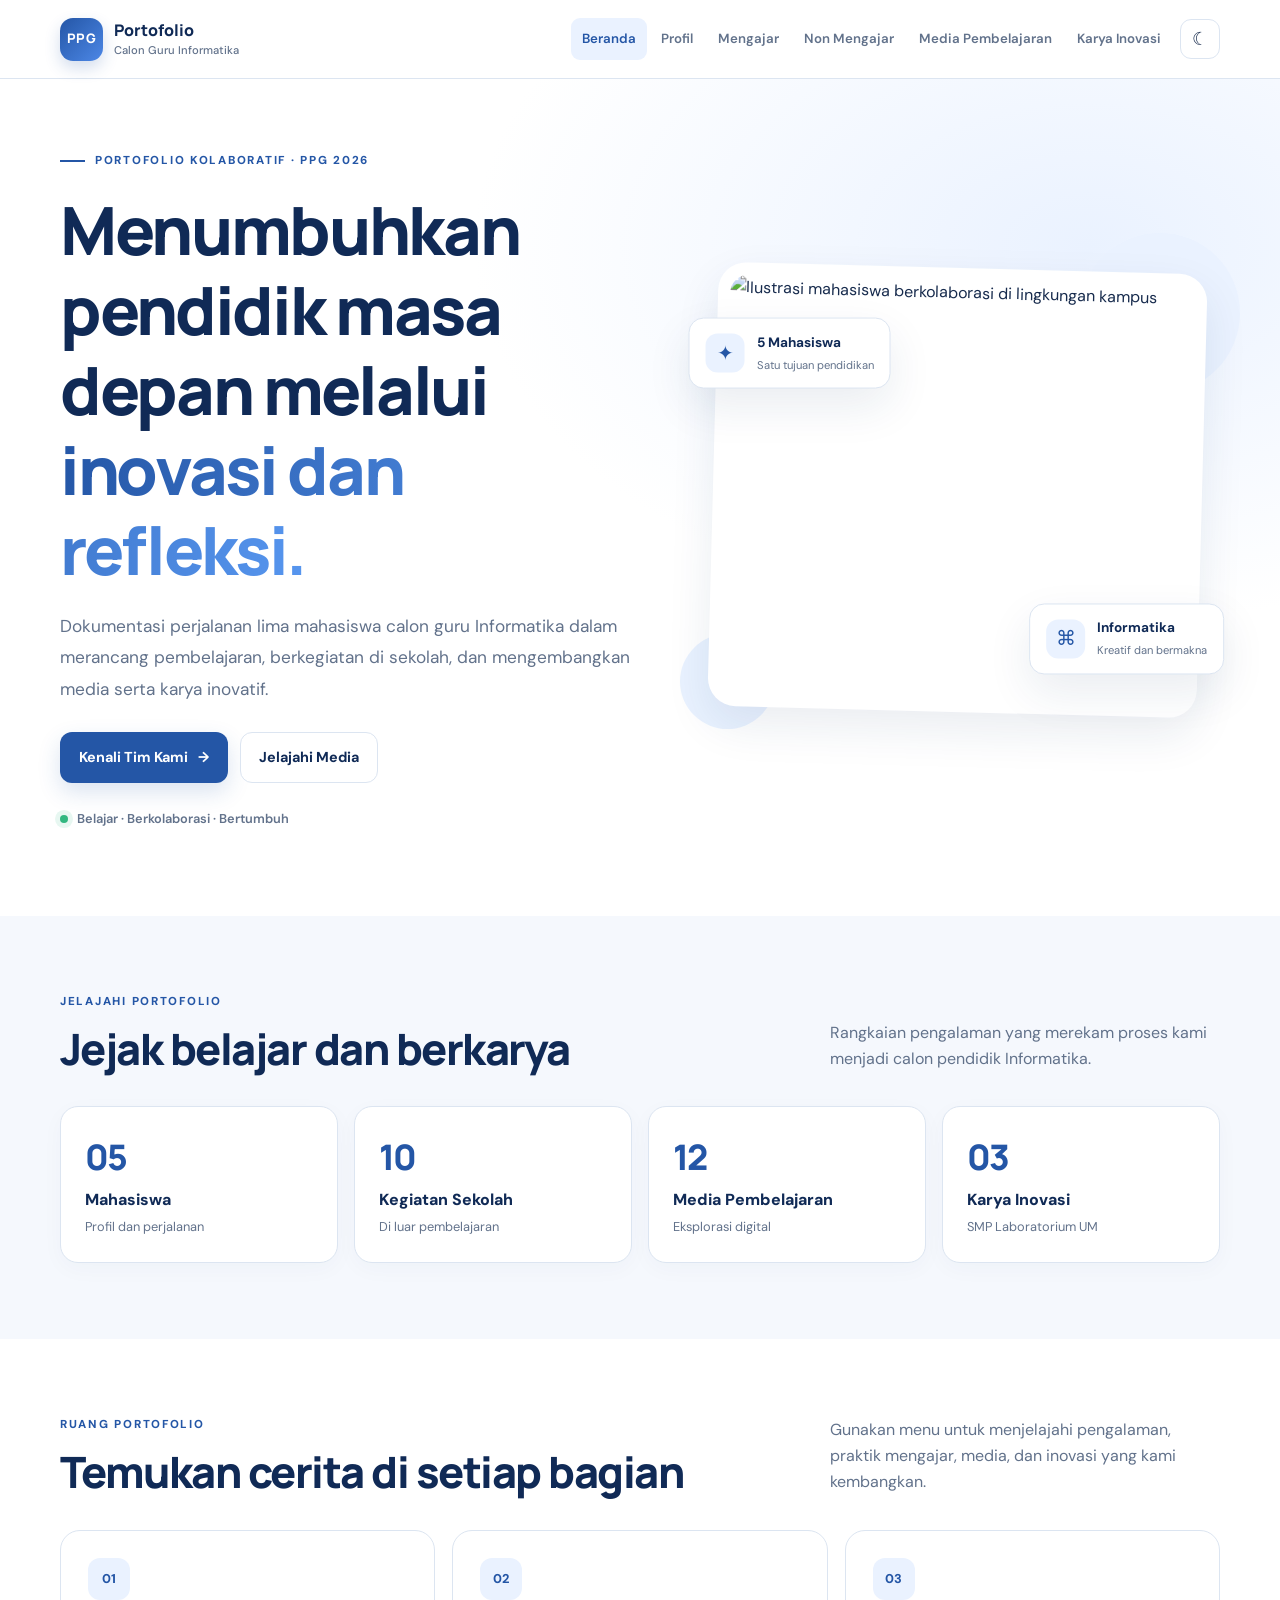
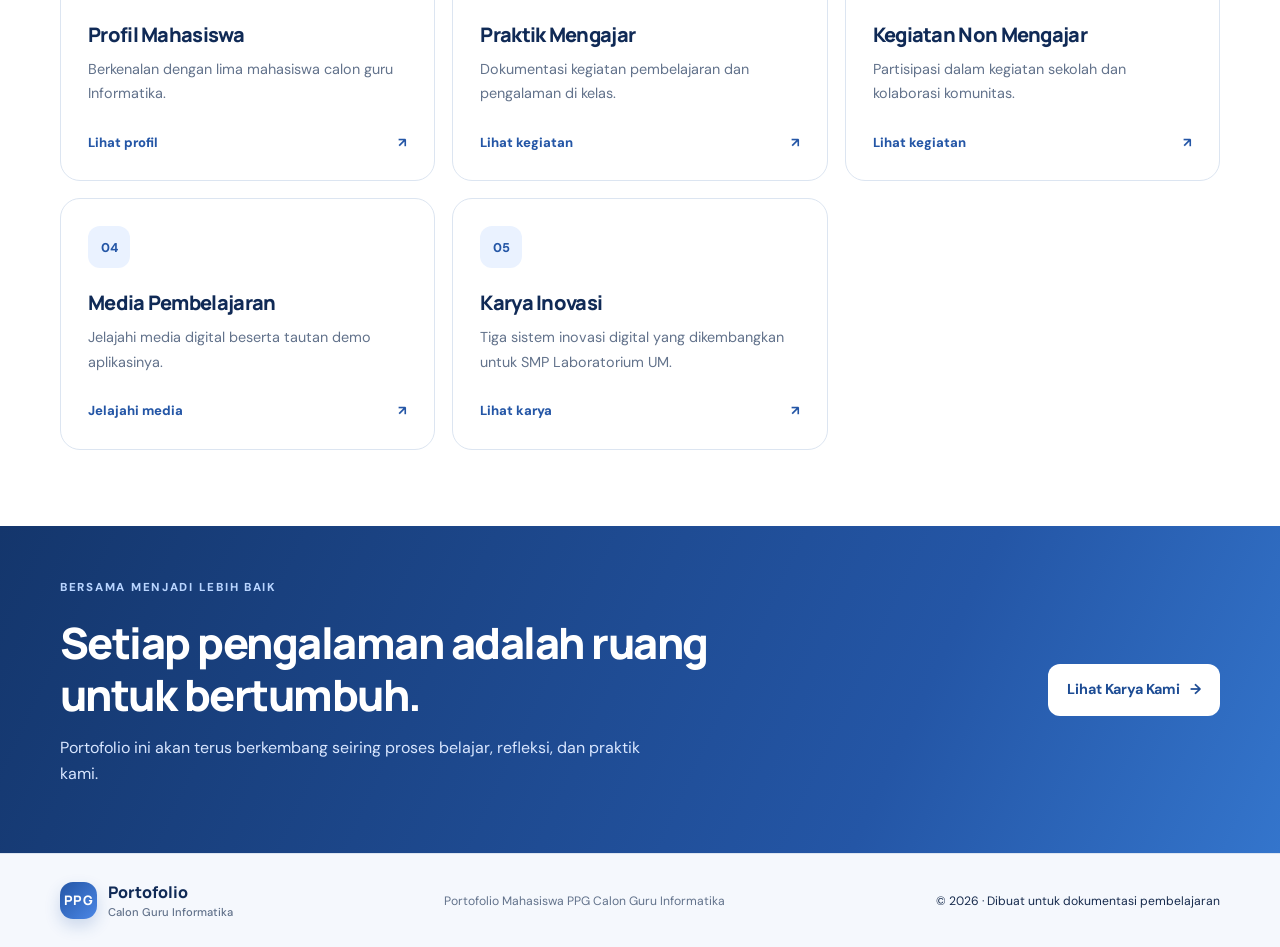
==== commit 3bbd5c6c: "Update statistics in index.html" ====
--- a/index.html
+++ b/index.html
@@ -55,8 +55,8 @@
         <div class="section-heading reveal"><div><p class="eyebrow">JELAJAHI PORTOFOLIO</p><h2>Jejak belajar dan berkarya</h2></div><p>Rangkaian pengalaman yang merekam proses kami menjadi calon pendidik Informatika.</p></div>
         <div class="stats-grid">
           <article class="stat-card reveal"><span class="stat-number">05</span><span class="stat-label">Mahasiswa</span><span class="stat-detail">Profil dan perjalanan</span></article>
-          <article class="stat-card reveal"><span class="stat-number">06</span><span class="stat-label">Kegiatan Sekolah</span><span class="stat-detail">Di luar pembelajaran</span></article>
-          <article class="stat-card reveal"><span class="stat-number">08</span><span class="stat-label">Media Pembelajaran</span><span class="stat-detail">Eksplorasi digital</span></article>
+          <article class="stat-card reveal"><span class="stat-number">10</span><span class="stat-label">Kegiatan Sekolah</span><span class="stat-detail">Di luar pembelajaran</span></article>
+          <article class="stat-card reveal"><span class="stat-number">12</span><span class="stat-label">Media Pembelajaran</span><span class="stat-detail">Eksplorasi digital</span></article>
           <article class="stat-card reveal"><span class="stat-number">03</span><span class="stat-label">Karya Inovasi</span><span class="stat-detail">SMP Laboratorium UM</span></article>
         </div>
       </div>
--- a/assets/css/style.css
+++ b/assets/css/style.css
@@ -177,3 +177,60 @@
   border-top: 1px solid var(--line);
 }
 
+/* Media Pembelajaran: LKPD Highlight Box */
+.lkpd-highlight-box {
+  margin-top: 48px;
+  padding: 30px 32px;
+  background: linear-gradient(135deg, var(--surface-soft), var(--sky));
+  border: 1px solid var(--line);
+  border-radius: 20px;
+  display: flex;
+  align-items: center;
+  justify-content: space-between;
+  gap: 28px;
+  flex-wrap: wrap;
+}
+.lkpd-highlight-content {
+  flex: 1;
+  min-width: 280px;
+  max-width: 760px;
+}
+.lkpd-highlight-badge {
+  display: inline-flex;
+  align-items: center;
+  gap: 8px;
+  font-size: 0.75rem;
+  font-weight: 800;
+  color: var(--blue);
+  letter-spacing: 0.1em;
+  text-transform: uppercase;
+  margin-bottom: 8px;
+}
+.lkpd-highlight-badge span {
+  display: inline-block;
+  width: 8px;
+  height: 8px;
+  border-radius: 50%;
+  background: var(--blue);
+}
+.lkpd-highlight-content h3 {
+  margin: 0 0 10px;
+  font-size: 1.35rem;
+  color: var(--navy);
+}
+.lkpd-highlight-content p {
+  margin: 0;
+  font-size: 0.92rem;
+  line-height: 1.65;
+  color: var(--muted);
+}
+.lkpd-highlight-action {
+  flex-shrink: 0;
+}
+@media (max-width: 640px) {
+  .lkpd-highlight-box {
+    padding: 22px 20px;
+  }
+}
+
+
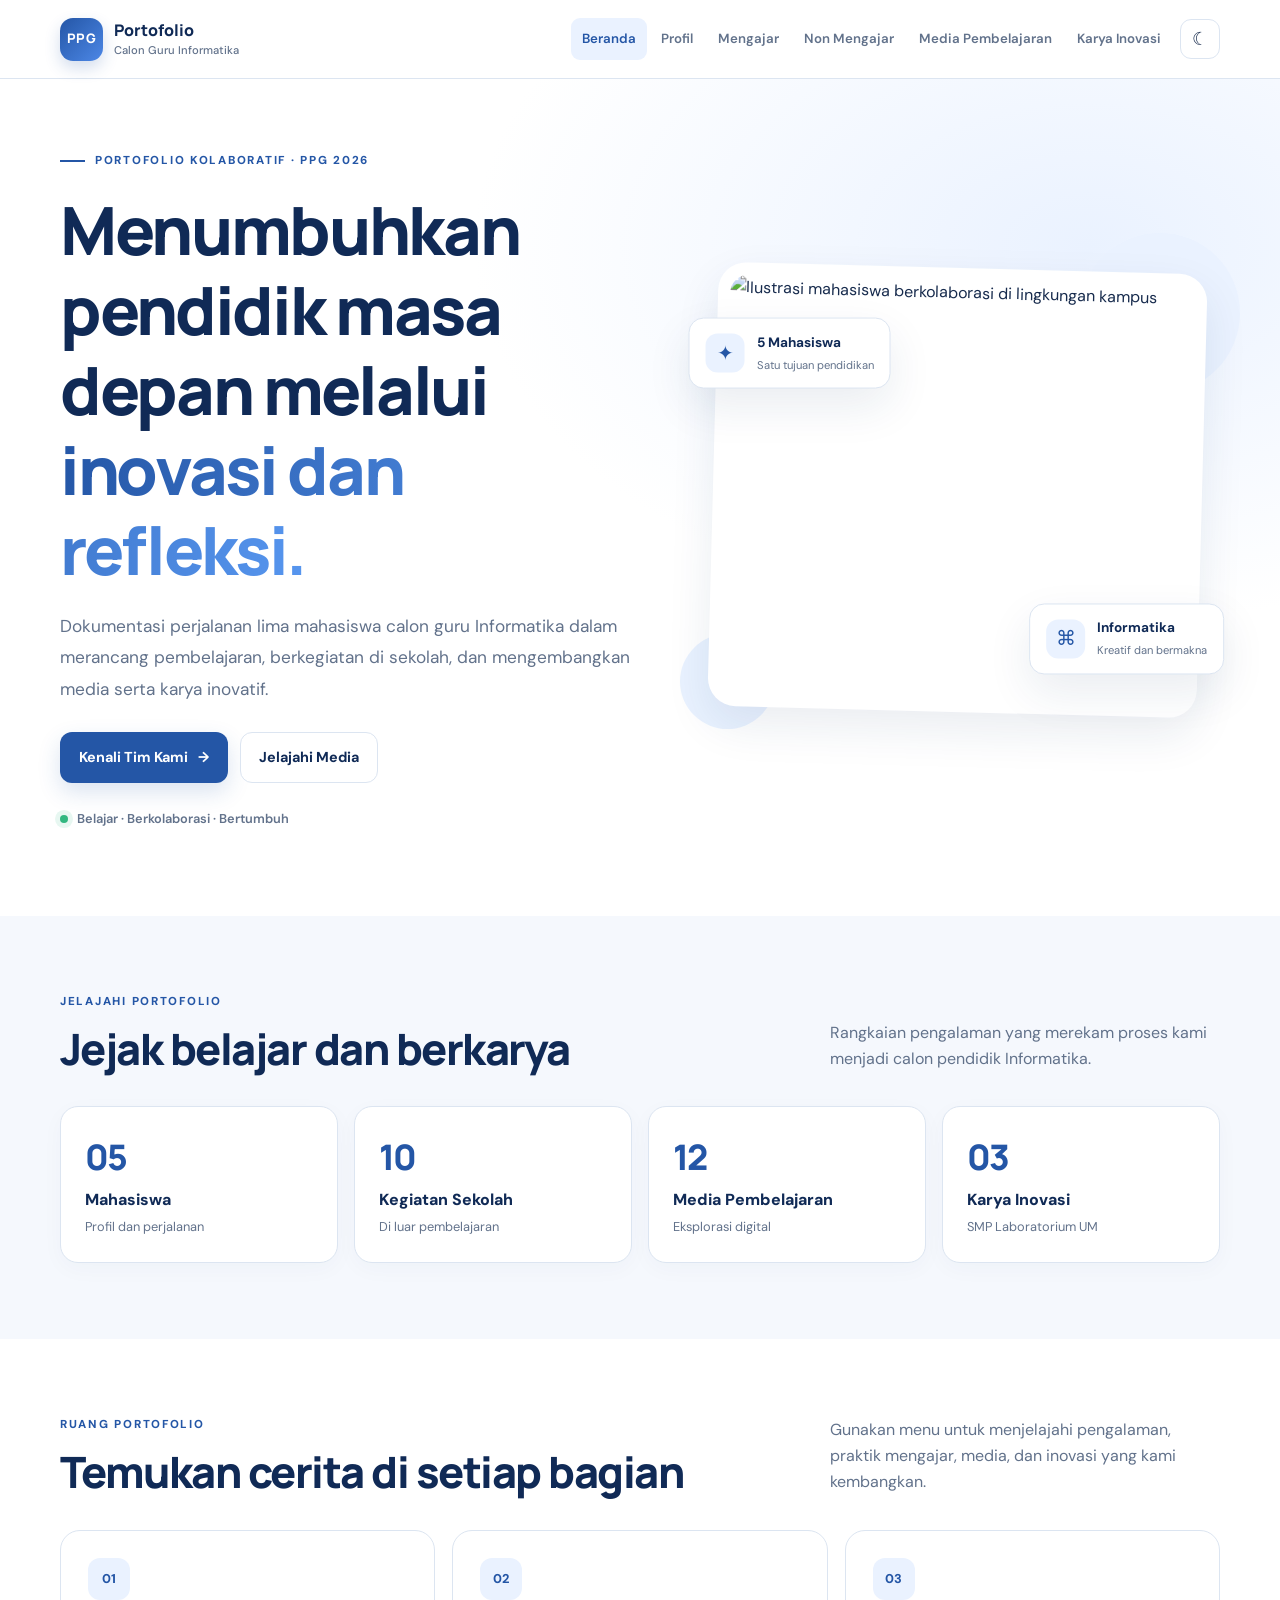
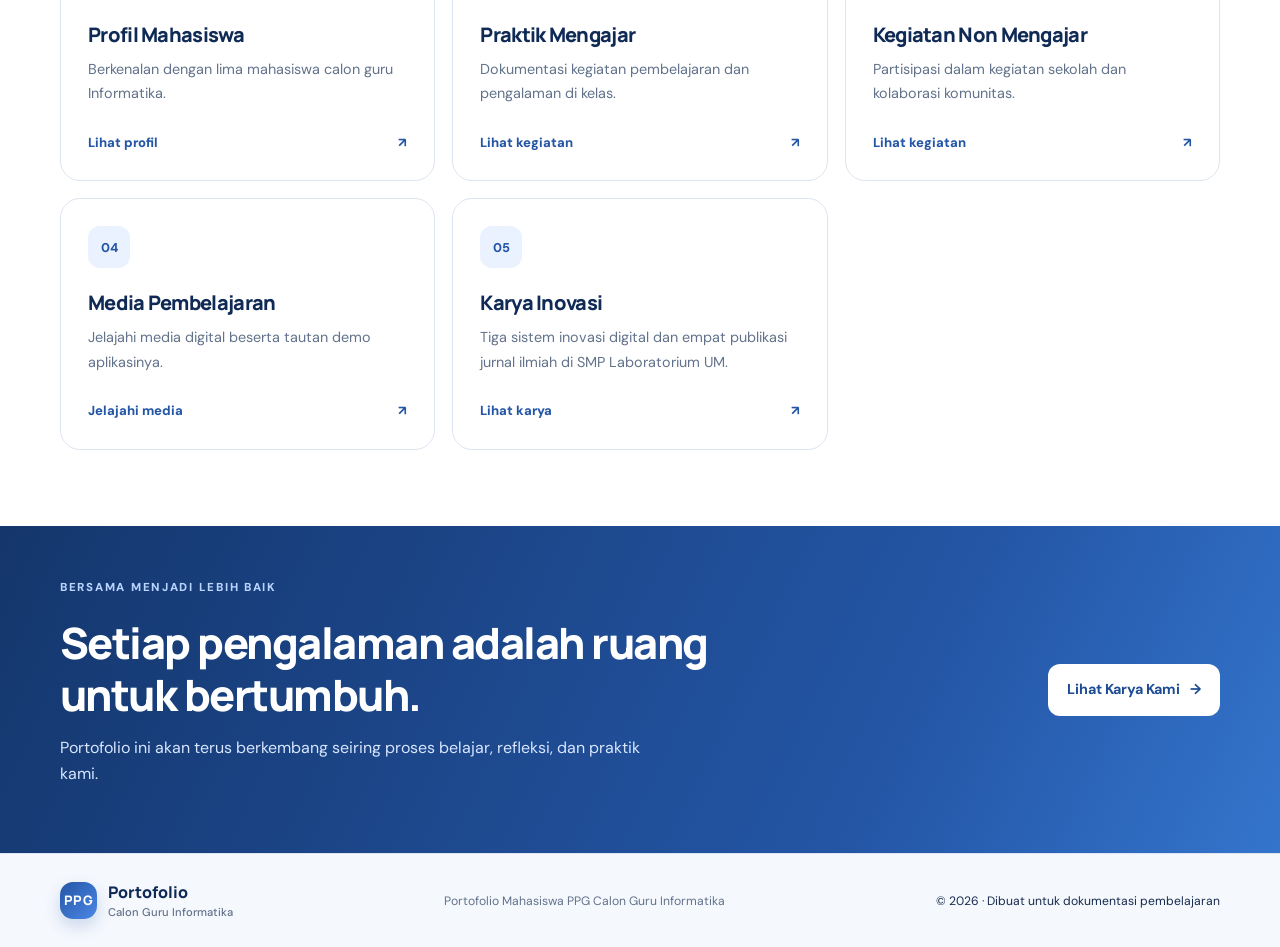
==== commit fd7e17d0: "Modify Karya Inovasi description in index.html Updated the description of 'Karya Inovasi' to include" ====
--- a/index.html
+++ b/index.html
@@ -70,7 +70,7 @@
           <a class="feature-card reveal" href="pages/mengajar.html"><span class="feature-icon">02</span><h3>Praktik Mengajar</h3><p>Dokumentasi kegiatan pembelajaran dan pengalaman di kelas.</p><span class="feature-link">Lihat kegiatan <span>↗</span></span></a>
           <a class="feature-card reveal" href="pages/non-mengajar.html"><span class="feature-icon">03</span><h3>Kegiatan Non Mengajar</h3><p>Partisipasi dalam kegiatan sekolah dan kolaborasi komunitas.</p><span class="feature-link">Lihat kegiatan <span>↗</span></span></a>
           <a class="feature-card reveal" href="pages/media-pembelajaran.html"><span class="feature-icon">04</span><h3>Media Pembelajaran</h3><p>Jelajahi media digital beserta tautan demo aplikasinya.</p><span class="feature-link">Jelajahi media <span>↗</span></span></a>
-          <a class="feature-card reveal" href="pages/karya-inovasi.html"><span class="feature-icon">05</span><h3>Karya Inovasi</h3><p>Tiga sistem inovasi digital yang dikembangkan untuk SMP Laboratorium UM.</p><span class="feature-link">Lihat karya <span>↗</span></span></a>
+          <a class="feature-card reveal" href="pages/karya-inovasi.html"><span class="feature-icon">05</span><h3>Karya Inovasi</h3><p>Tiga sistem inovasi digital dan empat publikasi jurnal ilmiah di SMP Laboratorium UM.</p><span class="feature-link">Lihat karya <span>↗</span></span></a>
         </div>
       </div>
     </section>
--- a/assets/css/style.css
+++ b/assets/css/style.css
@@ -233,4 +233,89 @@
   }
 }
 
-
+/* ==========================================================================
+   Publikasi Jurnal Ilmiah (Karya Inovasi)
+   ========================================================================== */
+.journal-grid {
+  display: grid;
+  grid-template-columns: repeat(2, 1fr);
+  gap: 24px;
+}
+.journal-card {
+  background: var(--surface);
+  border: 1px solid var(--line);
+  border-radius: 20px;
+  padding: 28px;
+  display: flex;
+  flex-direction: column;
+  transition: transform .22s, box-shadow .22s, border-color .22s;
+  box-shadow: 0 4px 18px rgba(15, 23, 42, 0.04);
+}
+.journal-card:hover {
+  transform: translateY(-4px);
+  box-shadow: var(--shadow);
+  border-color: #8fb5ef;
+}
+.journal-badge-row {
+  display: flex;
+  align-items: center;
+  justify-content: space-between;
+  gap: 12px;
+  margin-bottom: 14px;
+  flex-wrap: wrap;
+}
+.journal-number {
+  font-size: 0.72rem;
+  font-weight: 800;
+  letter-spacing: 0.12em;
+  color: var(--blue);
+  text-transform: uppercase;
+}
+.journal-card h3 {
+  font-size: 1.15rem;
+  line-height: 1.45;
+  color: var(--navy);
+  margin: 0 0 10px;
+}
+.journal-location {
+  display: inline-flex;
+  align-items: center;
+  gap: 6px;
+  font-size: 0.8rem;
+  font-weight: 700;
+  color: var(--blue);
+  background: var(--sky);
+  padding: 5px 12px;
+  border-radius: 999px;
+  margin-bottom: 14px;
+  width: fit-content;
+}
+.journal-description {
+  font-size: 0.88rem;
+  line-height: 1.65;
+  color: var(--muted);
+  margin-bottom: 20px;
+  flex: 1;
+}
+.journal-footer {
+  display: flex;
+  align-items: center;
+  justify-content: space-between;
+  gap: 14px;
+  padding-top: 16px;
+  border-top: 1px solid var(--line);
+  flex-wrap: wrap;
+}
+.journal-source {
+  font-size: 0.78rem;
+  color: var(--muted);
+  font-weight: 600;
+}
+@media (max-width: 820px) {
+  .journal-grid {
+    grid-template-columns: 1fr;
+  }
+}
+
+
+
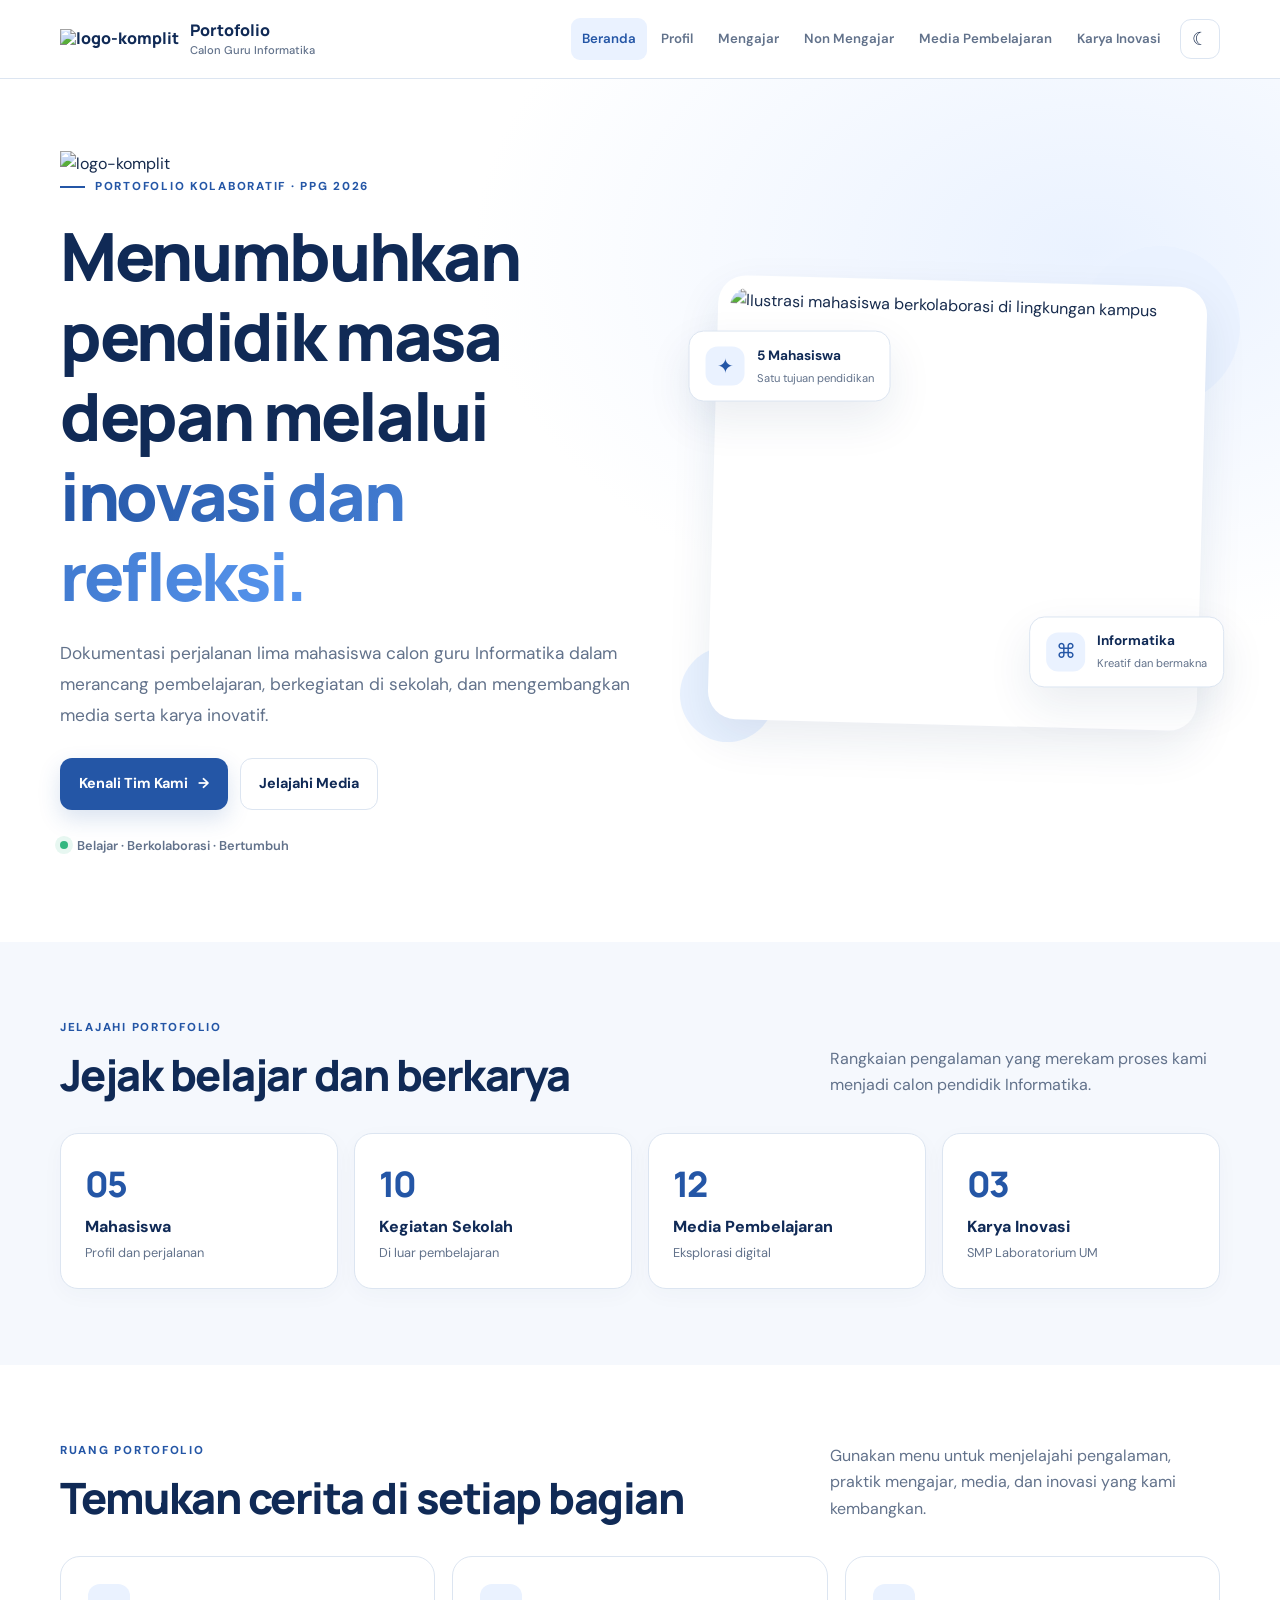
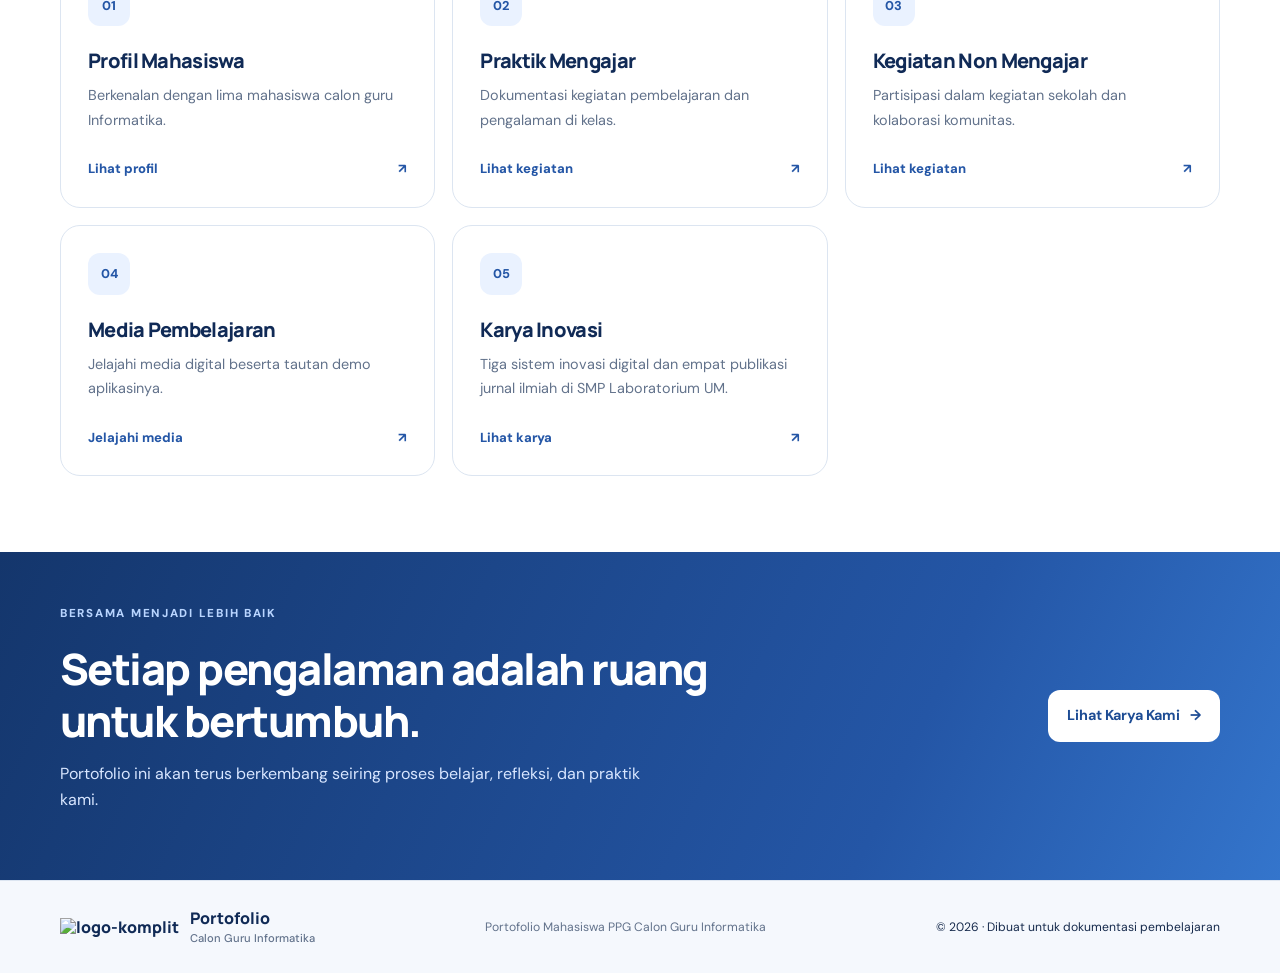
==== commit caae3586: "Replace brand text with logo image in index.html" ====
--- a/index.html
+++ b/index.html
@@ -12,7 +12,7 @@
   <a class="skip-link" href="#konten">Lewati ke konten</a>
   <header class="site-header">
     <nav class="navbar container" aria-label="Navigasi utama">
-      <a class="brand" href="index.html"><span class="brand-mark">PPG</span><span>Portofolio<span class="brand-subtitle">Calon Guru Informatika</span></span></a>
+      <a class="brand" href="index.html"><img src="https://i.ibb.co.com/RG1gHYb7/logo-komplit.png" alt="logo-komplit" class="brand-img"><span>Portofolio<span class="brand-subtitle">Calon Guru Informatika</span></span></a>
       <button class="nav-toggle" aria-label="Buka menu navigasi" aria-expanded="false"><span></span><span></span><span></span></button>
       <div class="nav-links">
         <a class="active" href="index.html">Beranda</a>
@@ -30,6 +30,11 @@
     <section class="hero hero-home">
       <div class="container hero-grid">
         <div class="hero-copy reveal">
+          <div class="hero-institution-badge">
+            <a href="https://ibb.co.com/JWNckmtC" target="_blank" rel="noopener noreferrer" title="Buka Logo Komplit">
+              <img src="https://i.ibb.co.com/RG1gHYb7/logo-komplit.png" alt="logo-komplit" border="0" class="hero-brand-logo">
+            </a>
+          </div>
           <p class="eyebrow"><span class="eyebrow-line"></span> PORTOFOLIO KOLABORATIF · PPG 2026</p>
           <h1>Menumbuhkan pendidik masa depan melalui <span class="text-gradient">inovasi dan refleksi.</span></h1>
           <p class="hero-description">Dokumentasi perjalanan lima mahasiswa calon guru Informatika dalam merancang pembelajaran, berkegiatan di sekolah, dan mengembangkan media serta karya inovatif.</p>
@@ -79,6 +84,6 @@
       <div class="container cta-inner reveal"><div><p class="eyebrow eyebrow-light">BERSAMA MENJADI LEBIH BAIK</p><h2>Setiap pengalaman adalah ruang untuk bertumbuh.</h2><p>Portofolio ini akan terus berkembang seiring proses belajar, refleksi, dan praktik kami.</p></div><a class="btn btn-light" href="pages/karya-inovasi.html">Lihat Karya Kami <span>→</span></a></div>
     </section>
   </main>
-  <footer class="site-footer"><div class="container footer-inner"><a class="brand footer-brand" href="index.html"><span class="brand-mark">PPG</span><span>Portofolio<span class="brand-subtitle">Calon Guru Informatika</span></span></a><p>Portofolio Mahasiswa PPG Calon Guru Informatika</p><span class="copyright">© <span data-year></span> · Dibuat untuk dokumentasi pembelajaran</span></div></footer>
+  <footer class="site-footer"><div class="container footer-inner"><a class="brand footer-brand" href="index.html"><img src="https://i.ibb.co.com/RG1gHYb7/logo-komplit.png" alt="logo-komplit" class="brand-img"><span>Portofolio<span class="brand-subtitle">Calon Guru Informatika</span></span></a><p>Portofolio Mahasiswa PPG Calon Guru Informatika</p><span class="copyright">© <span data-year></span> · Dibuat untuk dokumentasi pembelajaran</span></div></footer>
 </body>
 </html>
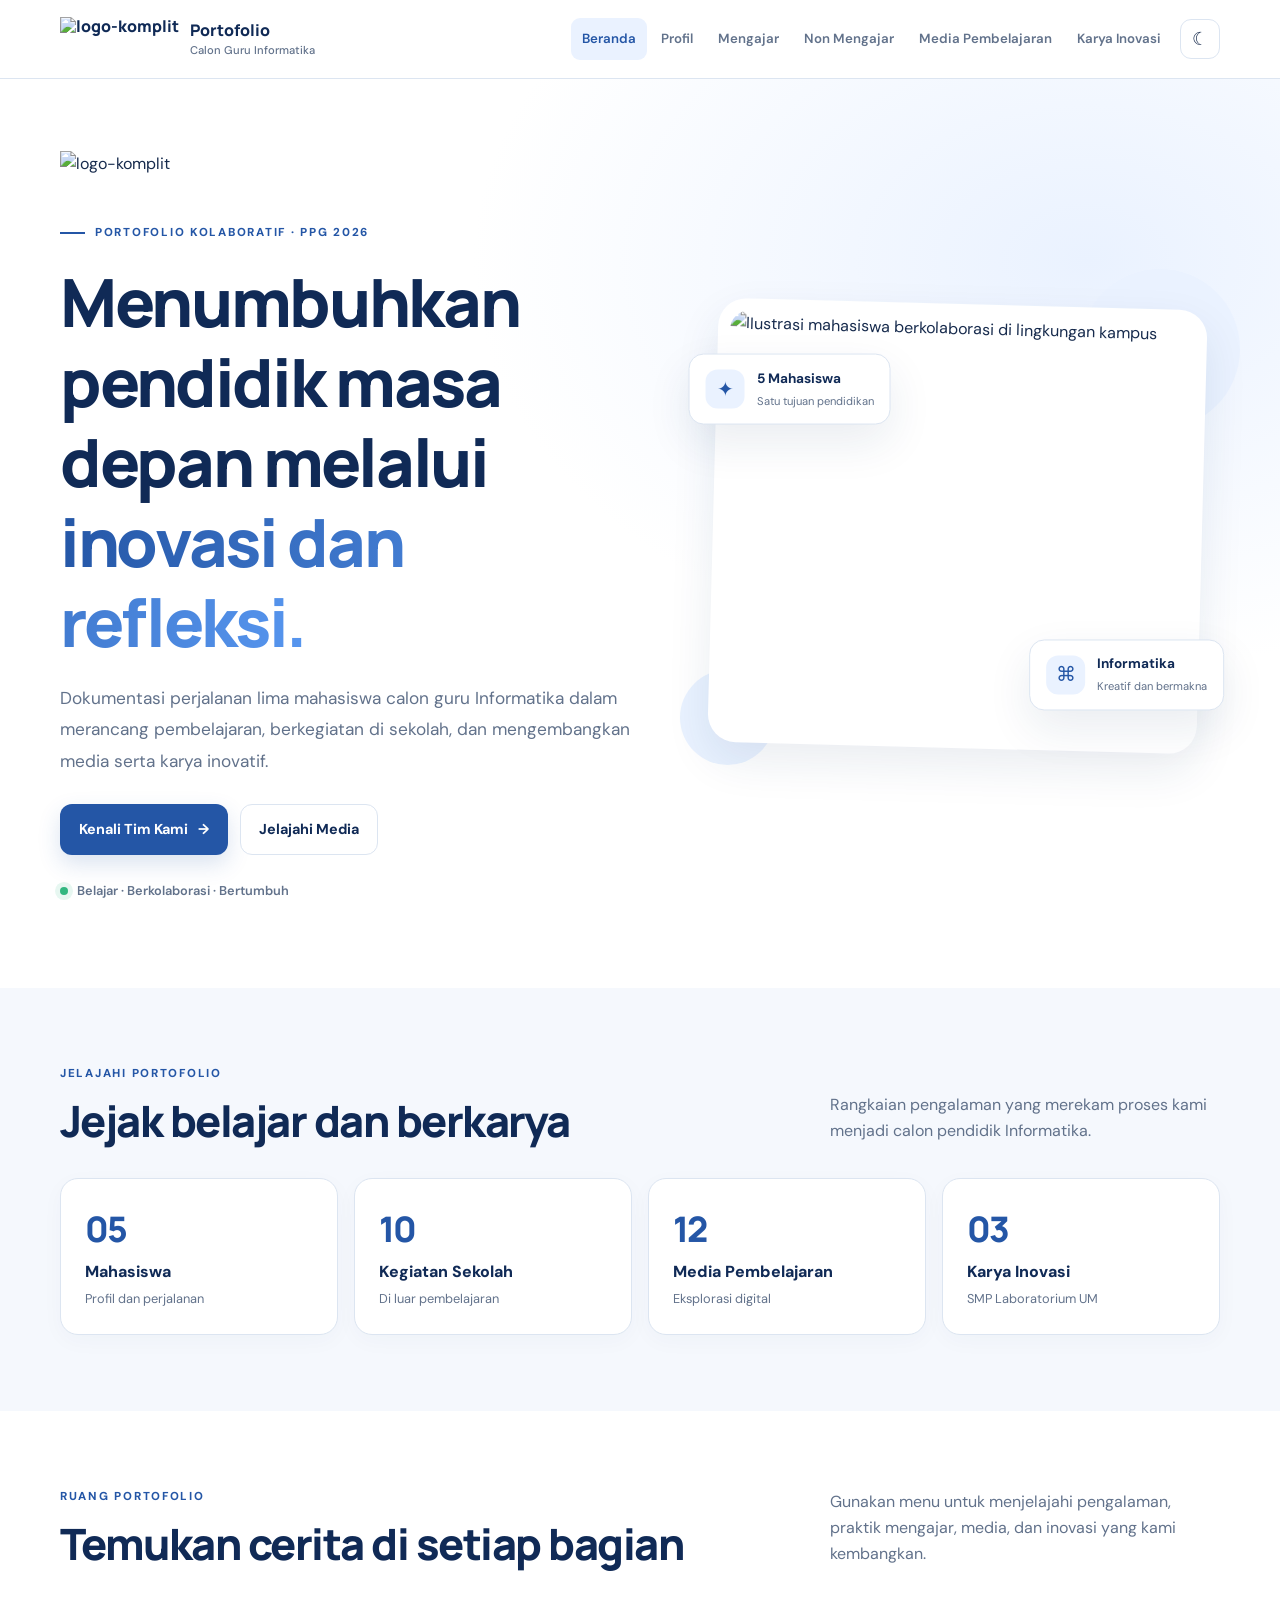
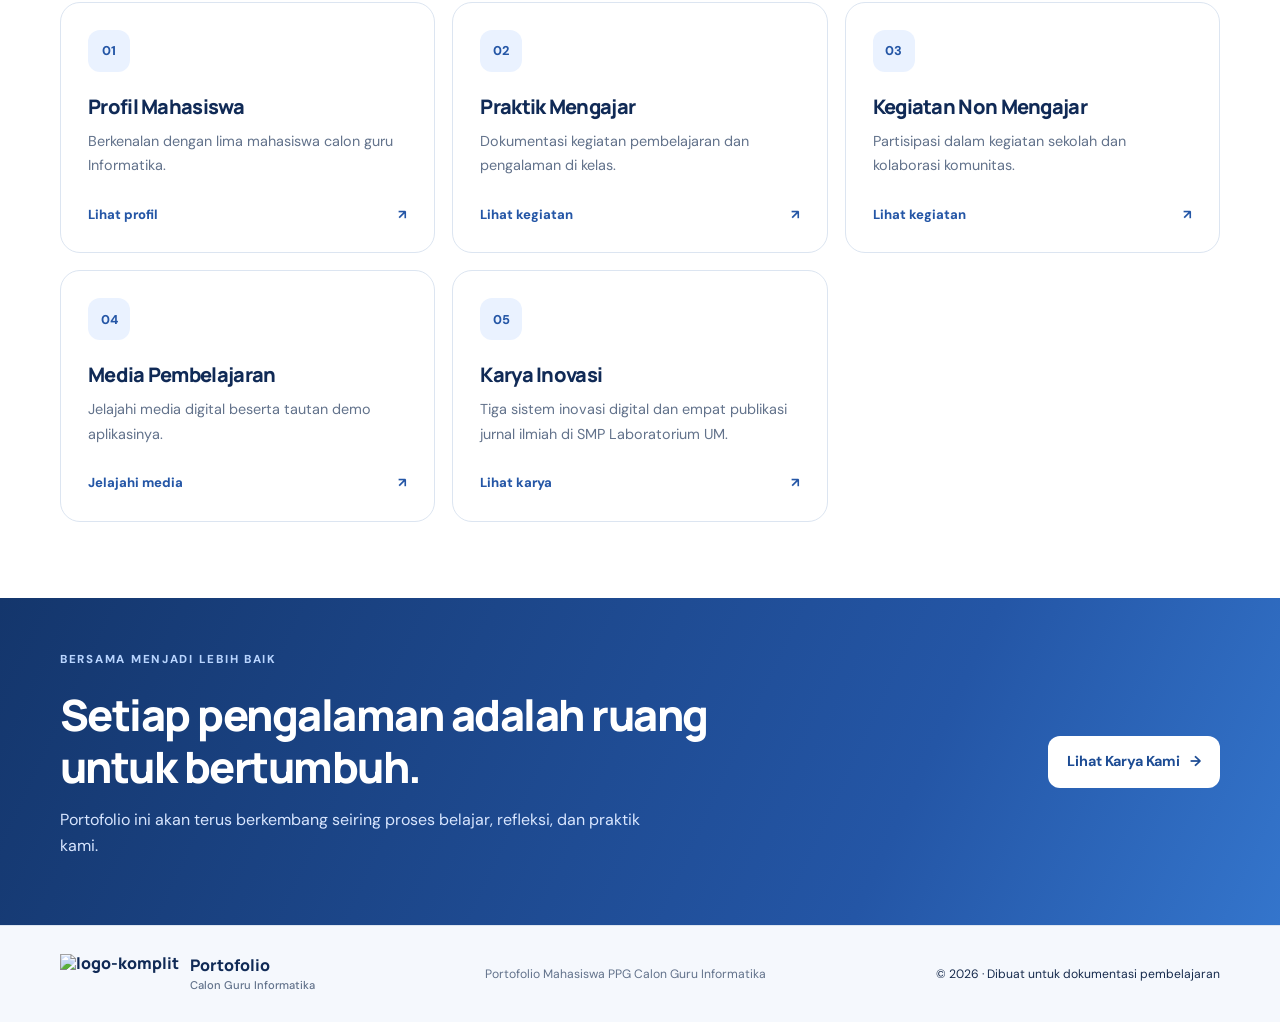
==== commit 84ab4d48: "Update index.html" ====
--- a/index.html
+++ b/index.html
@@ -46,7 +46,7 @@
         </div>
         <div class="hero-visual reveal">
           <div class="hero-image-frame">
-            <img src="https://images.unsplash.com/photo-1523240795612-9a054b0db644?auto=format&fit=crop&w=1100&q=85" alt="Ilustrasi mahasiswa berkolaborasi di lingkungan kampus" class="hero-image">
+            <img src="https://i.ibb.co.com/ynBChxKm/Whats-App-Image-2026-10-22-at-7-35-06-AM.jpg" alt="Ilustrasi mahasiswa berkolaborasi di lingkungan kampus" class="hero-image">
             <div class="floating-card floating-card-top"><span class="floating-icon">✦</span><span><strong>5 Mahasiswa</strong><small>Satu tujuan pendidikan</small></span></div>
             <div class="floating-card floating-card-bottom"><span class="floating-icon">⌘</span><span><strong>Informatika</strong><small>Kreatif dan bermakna</small></span></div>
           </div>
--- a/assets/css/style.css
+++ b/assets/css/style.css
@@ -3,7 +3,15 @@
 :root{--navy:#102a56;--blue:#2456a6;--blue-2:#3674d9;--sky:#eaf2ff;--pale:#f5f8fd;--white:#fff;--ink:#172b4d;--muted:#62728b;--line:#dce5f1;--surface:#fff;--surface-soft:#f5f8fd;--shadow:0 18px 45px rgba(22,55,102,.09);--radius:22px;--header:rgba(255,255,255,.9)}
 :root[data-theme="dark"]{--navy:#dce9ff;--blue:#82b0ff;--blue-2:#9bc1ff;--sky:#1c3150;--pale:#101b2d;--white:#111c2d;--ink:#e9f0fb;--muted:#aab8ce;--line:#2b3d56;--surface:#17253a;--surface-soft:#111f32;--shadow:0 18px 45px rgba(0,0,0,.2);--header:rgba(17,28,45,.92)}
 *{box-sizing:border-box}html{scroll-behavior:smooth;scroll-padding-top:90px}body{margin:0;background:var(--surface);color:var(--ink);font-family:"DM Sans",sans-serif;line-height:1.65;transition:background .25s,color .25s}h1,h2,h3,h4{font-family:Manrope,sans-serif;line-height:1.2;letter-spacing:-.035em;color:var(--navy);margin:0 0 14px}h1{font-size:clamp(2.5rem,5.2vw,4.6rem);font-weight:800}h2{font-size:clamp(1.8rem,3.4vw,2.7rem);font-weight:800}h3{font-size:1.25rem;font-weight:800}p{margin:0 0 14px;color:var(--muted)}a{color:inherit;text-decoration:none}button,input,select{font:inherit}button{cursor:pointer}img{display:block;max-width:100%}.container{width:min(1160px,calc(100% - 44px));margin-inline:auto}.skip-link{position:absolute;top:-100px;left:15px;background:var(--blue);color:#fff;padding:10px 14px;z-index:1000;border-radius:8px}.skip-link:focus{top:12px}
-.site-header{position:sticky;top:0;z-index:100;background:var(--header);backdrop-filter:blur(18px);border-bottom:1px solid var(--line)}.navbar{display:flex;align-items:center;justify-content:space-between;min-height:78px;gap:24px}.brand{display:inline-flex;align-items:center;gap:11px;font-family:Manrope,sans-serif;font-weight:800;font-size:1rem;color:var(--navy);line-height:1.2;white-space:nowrap}.brand-mark{width:43px;height:43px;border-radius:13px;background:linear-gradient(135deg,var(--blue),#4c87e6);display:grid;place-items:center;color:#fff;font-size:.82rem;letter-spacing:.04em;box-shadow:0 7px 16px #2456a633}.brand-subtitle{display:block;font-family:"DM Sans",sans-serif;font-size:.7rem;color:var(--muted);font-weight:500;margin-top:4px}.nav-links{display:flex;align-items:center;gap:3px}.nav-links>a{font-size:.83rem;font-weight:600;color:var(--muted);padding:10px 11px;border-radius:9px;transition:.2s}.nav-links>a:hover,.nav-links>a.active{color:var(--blue);background:var(--sky)}.theme-toggle,.nav-toggle{border:1px solid var(--line);background:var(--surface);color:var(--ink);border-radius:11px;width:40px;height:40px;display:grid;place-items:center;margin-left:5px}.theme-toggle{font-size:1.15rem}.nav-toggle{display:none}.nav-toggle span{height:2px;width:18px;background:currentColor;display:block;margin:2px}
+.site-header{position:sticky;top:0;z-index:100;background:var(--header);backdrop-filter:blur(18px);border-bottom:1px solid var(--line)}.navbar{display:flex;align-items:center;justify-content:space-between;min-height:78px;gap:24px}.brand{display:inline-flex;align-items:center;gap:11px;font-family:Manrope,sans-serif;font-weight:800;font-size:1rem;color:var(--navy);line-height:1.2;white-space:nowrap}.brand-mark{width:43px;height:43px;border-radius:13px;background:linear-gradient(135deg,var(--blue),#4c87e6);display:grid;place-items:center;color:#fff;font-size:.82rem;letter-spacing:.04em;box-shadow:0 7px 16px #2456a633}.brand-subtitle{display:block;font-family:"DM Sans",sans-serif;font-size:.7rem;color:var(--muted);font-weight:500;margin-top:4px}
+.brand-img{height:44px;width:auto;max-width:170px;object-fit:contain;display:block;transition:transform .2s ease}
+.brand:hover .brand-img{transform:scale(1.03)}
+[data-theme="dark"] .brand-img{background:rgba(255,255,255,.94);padding:3px 7px;border-radius:8px}
+.footer-brand .brand-img{height:40px}
+.hero-institution-badge{margin-bottom:18px;display:inline-block}
+.hero-brand-logo{height:54px;width:auto;max-width:260px;object-fit:contain;display:block;transition:transform .2s ease}
+.hero-brand-logo:hover{transform:translateY(-2px)}
+[data-theme="dark"] .hero-brand-logo{background:rgba(255,255,255,.94);padding:4px 10px;border-radius:10px}.nav-links{display:flex;align-items:center;gap:3px}.nav-links>a{font-size:.83rem;font-weight:600;color:var(--muted);padding:10px 11px;border-radius:9px;transition:.2s}.nav-links>a:hover,.nav-links>a.active{color:var(--blue);background:var(--sky)}.theme-toggle,.nav-toggle{border:1px solid var(--line);background:var(--surface);color:var(--ink);border-radius:11px;width:40px;height:40px;display:grid;place-items:center;margin-left:5px}.theme-toggle{font-size:1.15rem}.nav-toggle{display:none}.nav-toggle span{height:2px;width:18px;background:currentColor;display:block;margin:2px}
 .hero{overflow:hidden;position:relative}.hero-home{padding:72px 0 86px;background:radial-gradient(ellipse at 85% 20%,var(--sky),transparent 40%),var(--surface)}.hero-grid{display:grid;grid-template-columns:1.05fr .95fr;gap:55px;align-items:center}.eyebrow{display:flex;align-items:center;gap:10px;font-size:.72rem;font-weight:800;letter-spacing:.15em;color:var(--blue);margin-bottom:20px}.eyebrow-line{width:25px;height:2px;background:var(--blue);display:inline-block}.hero h1{max-width:700px;margin-bottom:22px}.text-gradient{background:linear-gradient(100deg,var(--blue),#5796ef);-webkit-background-clip:text;background-clip:text;color:transparent}.hero-description{font-size:1.08rem;line-height:1.8;max-width:590px;margin-bottom:27px}.hero-actions{display:flex;gap:12px;flex-wrap:wrap}.btn{display:inline-flex;align-items:center;justify-content:center;gap:10px;border:1px solid transparent;border-radius:12px;padding:13px 18px;font-weight:700;font-size:.9rem;transition:transform .2s,box-shadow .2s,background .2s}.btn:hover{transform:translateY(-2px)}.btn-primary{background:var(--blue);color:#fff;box-shadow:0 9px 22px #2456a62b}.btn-primary:hover{background:var(--blue-2)}.btn-secondary{border-color:var(--line);background:var(--surface);color:var(--navy)}.btn-light{background:#fff;color:#1d4c94}.btn-small{font-size:.78rem;padding:9px 12px;border-radius:9px}.hero-note{display:flex;align-items:center;gap:9px;margin-top:25px;font-size:.8rem;color:var(--muted);font-weight:600}.status-dot{width:8px;height:8px;border-radius:50%;background:#32b780;box-shadow:0 0 0 5px #32b7801d}.hero-visual{position:relative;padding:25px 18px}.hero-image-frame{position:relative;z-index:2;padding:12px;background:var(--surface);border-radius:28px;box-shadow:var(--shadow);transform:rotate(1.5deg)}.hero-image{width:100%;height:420px;object-fit:cover;border-radius:19px}.floating-card{position:absolute;z-index:3;display:flex;gap:12px;align-items:center;padding:13px 16px;background:var(--surface);border:1px solid var(--line);border-radius:15px;box-shadow:var(--shadow);transform:rotate(-1.5deg)}.floating-card-top{top:54px;left:-28px}.floating-card-bottom{bottom:42px;right:-26px}.floating-icon{display:grid;place-items:center;width:39px;height:39px;border-radius:12px;background:var(--sky);color:var(--blue);font-size:1.25rem}.floating-card strong,.floating-card small{display:block}.floating-card strong{font-size:.85rem;color:var(--navy)}.floating-card small{font-size:.7rem;color:var(--muted);margin-top:2px}.hero-orb{position:absolute;border-radius:50%;background:var(--sky)}.orb-one{width:160px;height:160px;right:-20px;top:-10px}.orb-two{width:95px;height:95px;left:-15px;bottom:8px;background:#d6e6ff88}
 .section{padding:76px 0}.section-soft{background:var(--surface-soft)}.section-heading{display:flex;justify-content:space-between;align-items:end;gap:40px;margin-bottom:32px}.section-heading .eyebrow{margin-bottom:12px}.section-heading h2{margin-bottom:0}.section-heading>p{max-width:390px;margin-bottom:2px}.section-heading-spaced{margin-top:60px}.stats-grid{display:grid;grid-template-columns:repeat(4,1fr);gap:16px}.stat-card{padding:25px 24px;border:1px solid var(--line);border-radius:18px;background:var(--surface);display:flex;flex-direction:column;box-shadow:0 6px 22px #193e6b08}.stat-number{font:800 2.2rem Manrope,sans-serif;color:var(--blue);letter-spacing:-.05em}.stat-label{font-weight:800;color:var(--navy);margin-top:6px}.stat-detail{font-size:.8rem;color:var(--muted);margin-top:2px}.feature-grid{display:grid;grid-template-columns:repeat(3,1fr);gap:17px}.feature-card{border:1px solid var(--line);border-radius:20px;padding:27px;background:var(--surface);transition:transform .22s,box-shadow .22s,border-color .22s;min-height:235px;display:flex;flex-direction:column;align-items:flex-start}.feature-card:hover{transform:translateY(-5px);box-shadow:var(--shadow);border-color:#8fb5ef}.feature-icon{width:42px;height:42px;border-radius:12px;display:grid;place-items:center;background:var(--sky);color:var(--blue);font-weight:800;font-size:.8rem;margin-bottom:23px}.feature-card h3{margin-bottom:10px}.feature-card p{font-size:.9rem;line-height:1.7}.feature-link{margin-top:auto;color:var(--blue);font-weight:800;font-size:.82rem;display:flex;gap:14px;width:100%;justify-content:space-between;padding-top:12px}.closing-cta{background:linear-gradient(115deg,#14366c,#2456a6 70%,#3475cc);padding:52px 0}.cta-inner{display:flex;align-items:center;justify-content:space-between;gap:36px}.cta-inner h2{color:#fff;max-width:690px}.cta-inner p:not(.eyebrow){color:#d8e6ff;max-width:620px}.eyebrow-light{color:#b9d5ff}.eyebrow-light .eyebrow-line{background:#b9d5ff}
 .page-hero{background:radial-gradient(ellipse at 90% 0%,var(--sky),transparent 42%),var(--surface-soft);padding:58px 0 48px;border-bottom:1px solid var(--line)}.page-hero-inner{max-width:1160px}.page-hero h1{font-size:clamp(2.5rem,5vw,3.8rem);margin-bottom:14px}.page-hero-inner>p:not(.eyebrow){max-width:720px;font-size:1.02rem}.breadcrumb{display:flex;gap:10px;align-items:center;font-size:.8rem;color:var(--muted);margin-top:22px}.breadcrumb a{color:var(--blue);font-weight:700}.people-grid{display:grid;grid-template-columns:repeat(3,1fr);gap:20px}.person-card,.activity-card,.media-card,.innovation-card{background:var(--surface);border:1px solid var(--line);border-radius:20px;overflow:hidden;min-width:0;transition:transform .22s,box-shadow .22s}.person-card:hover,.activity-card:hover,.media-card:hover,.innovation-card:hover{transform:translateY(-4px);box-shadow:var(--shadow)}.image-button{border:0;padding:0;display:block;width:100%;background:var(--surface-soft);overflow:hidden;text-align:left}.image-button img{width:100%;object-fit:cover;transition:transform .45s}.image-button:hover img{transform:scale(1.035)}.person-card .image-button img{height:285px}.person-body{padding:23px}.card-kicker{font-size:.68rem;letter-spacing:.12em;font-weight:800;color:var(--blue)}.person-body h3{margin-top:8px;margin-bottom:8px}.person-role{font-size:.8rem;font-weight:700;color:var(--blue);margin-bottom:12px}.person-body>p:not(.person-role){font-size:.87rem}.text-link{color:var(--blue);font-weight:800;font-size:.82rem;border:0;background:none;padding:0;display:inline-flex;align-items:center;gap:8px}.profile-cover{position:relative;border-radius:24px;overflow:hidden;border:1px solid var(--line);background:var(--surface-soft)}.profile-cover .image-button img{height:380px;object-fit:cover}.profile-cover-label{padding:23px 28px;background:var(--surface)}.profile-cover-label h2{margin:8px 0}.profile-cover-label p{margin-bottom:0}
